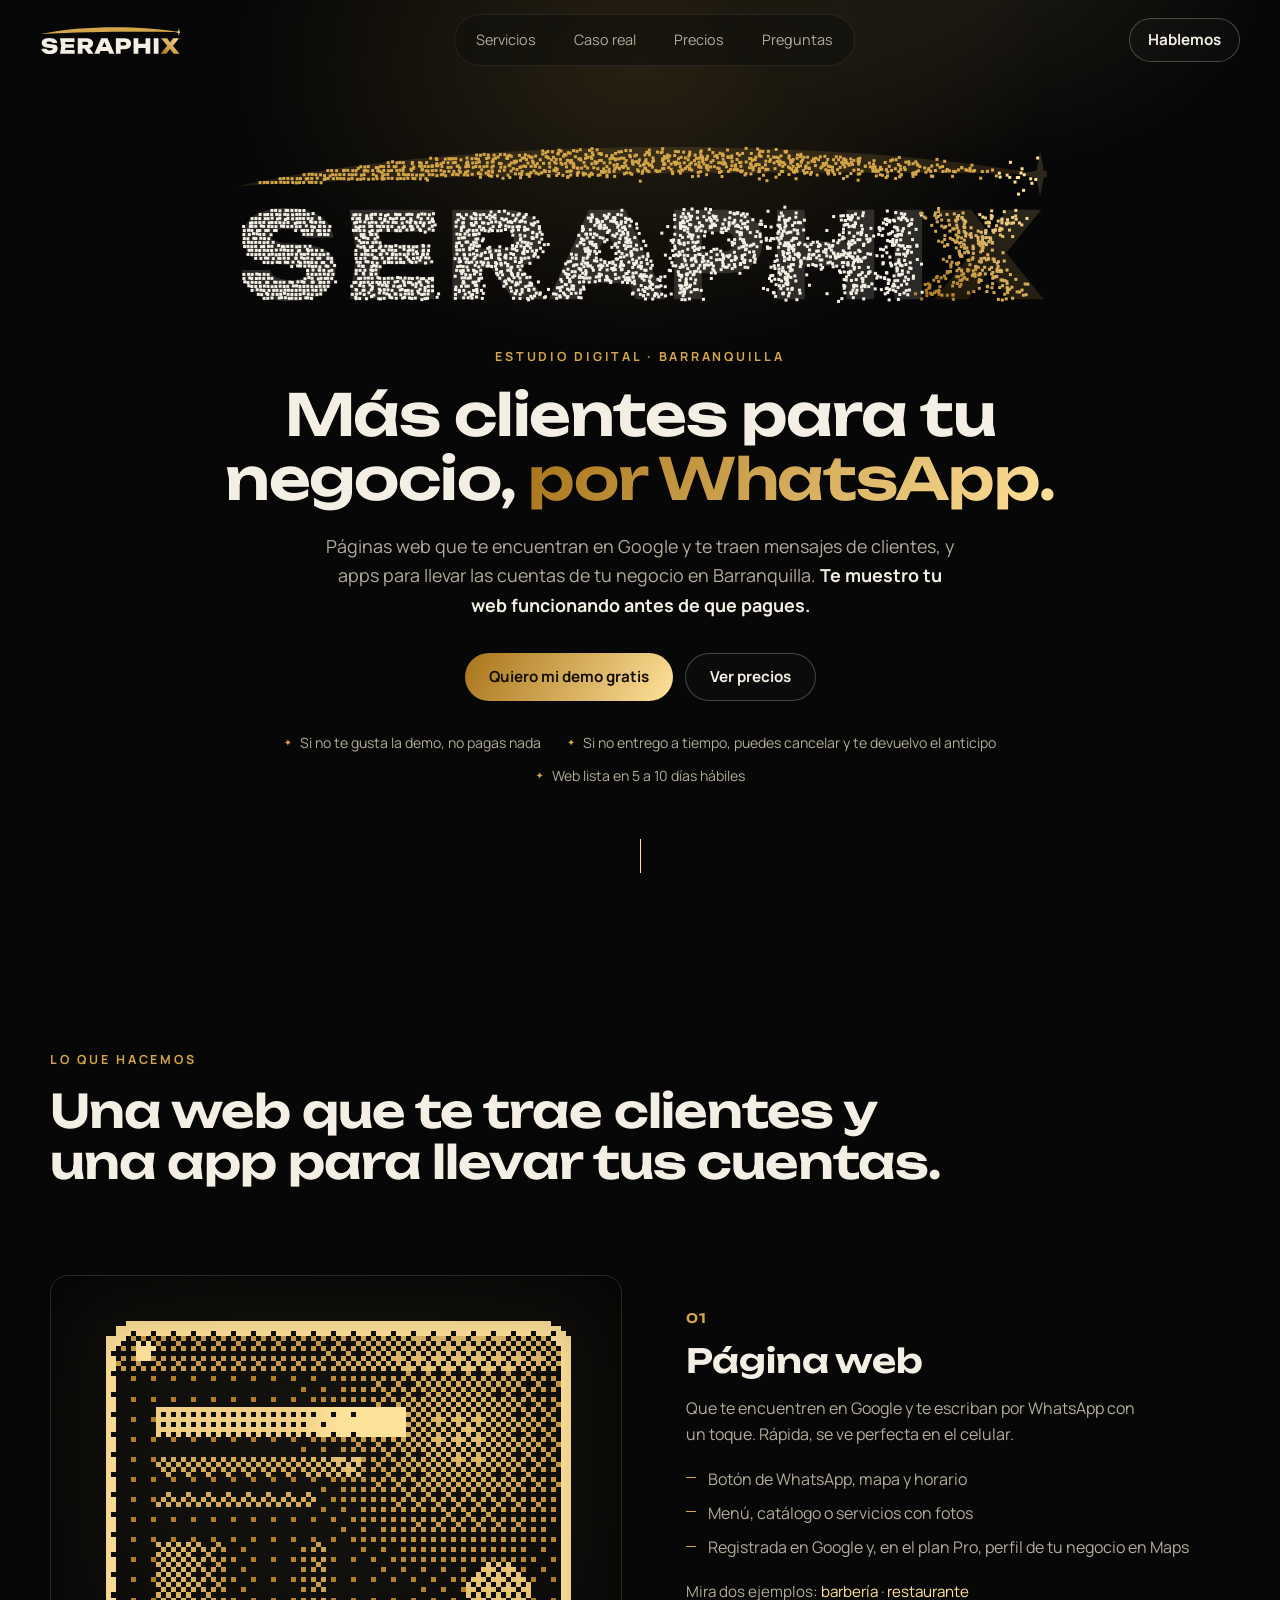
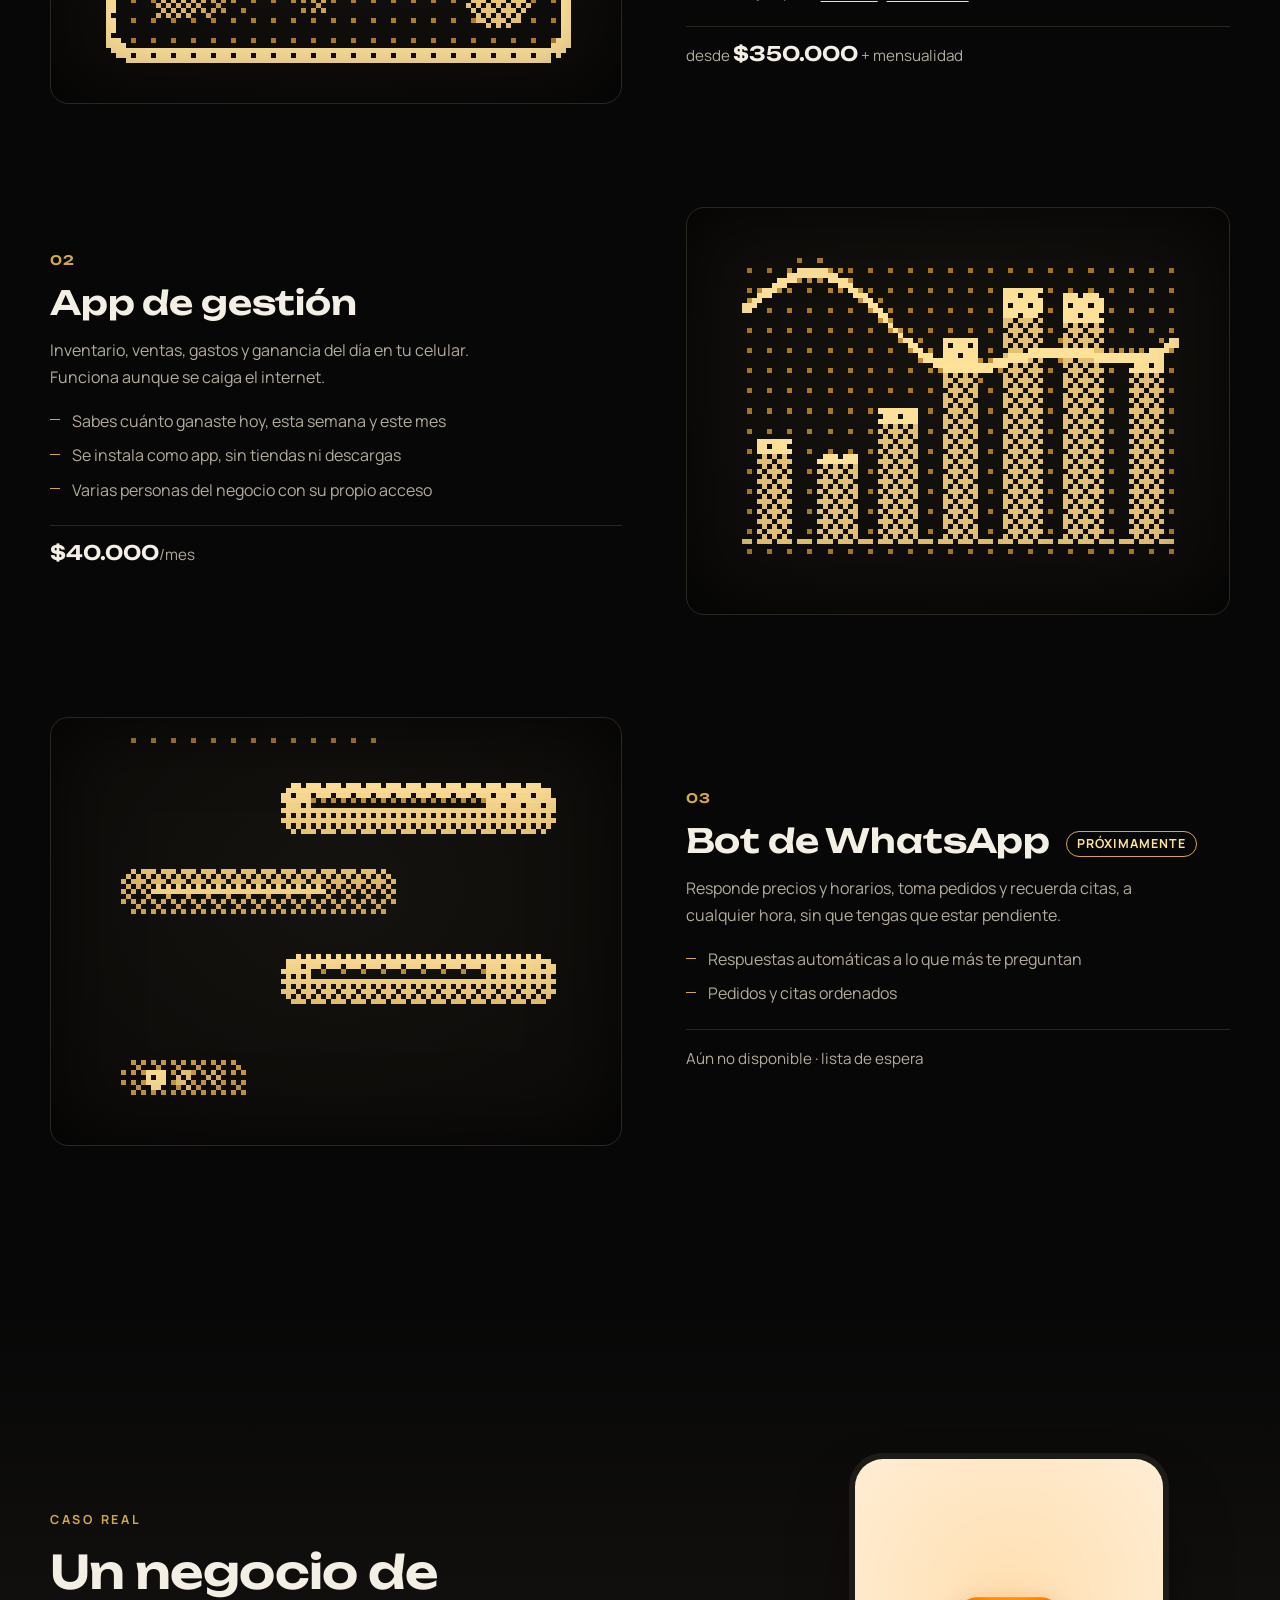
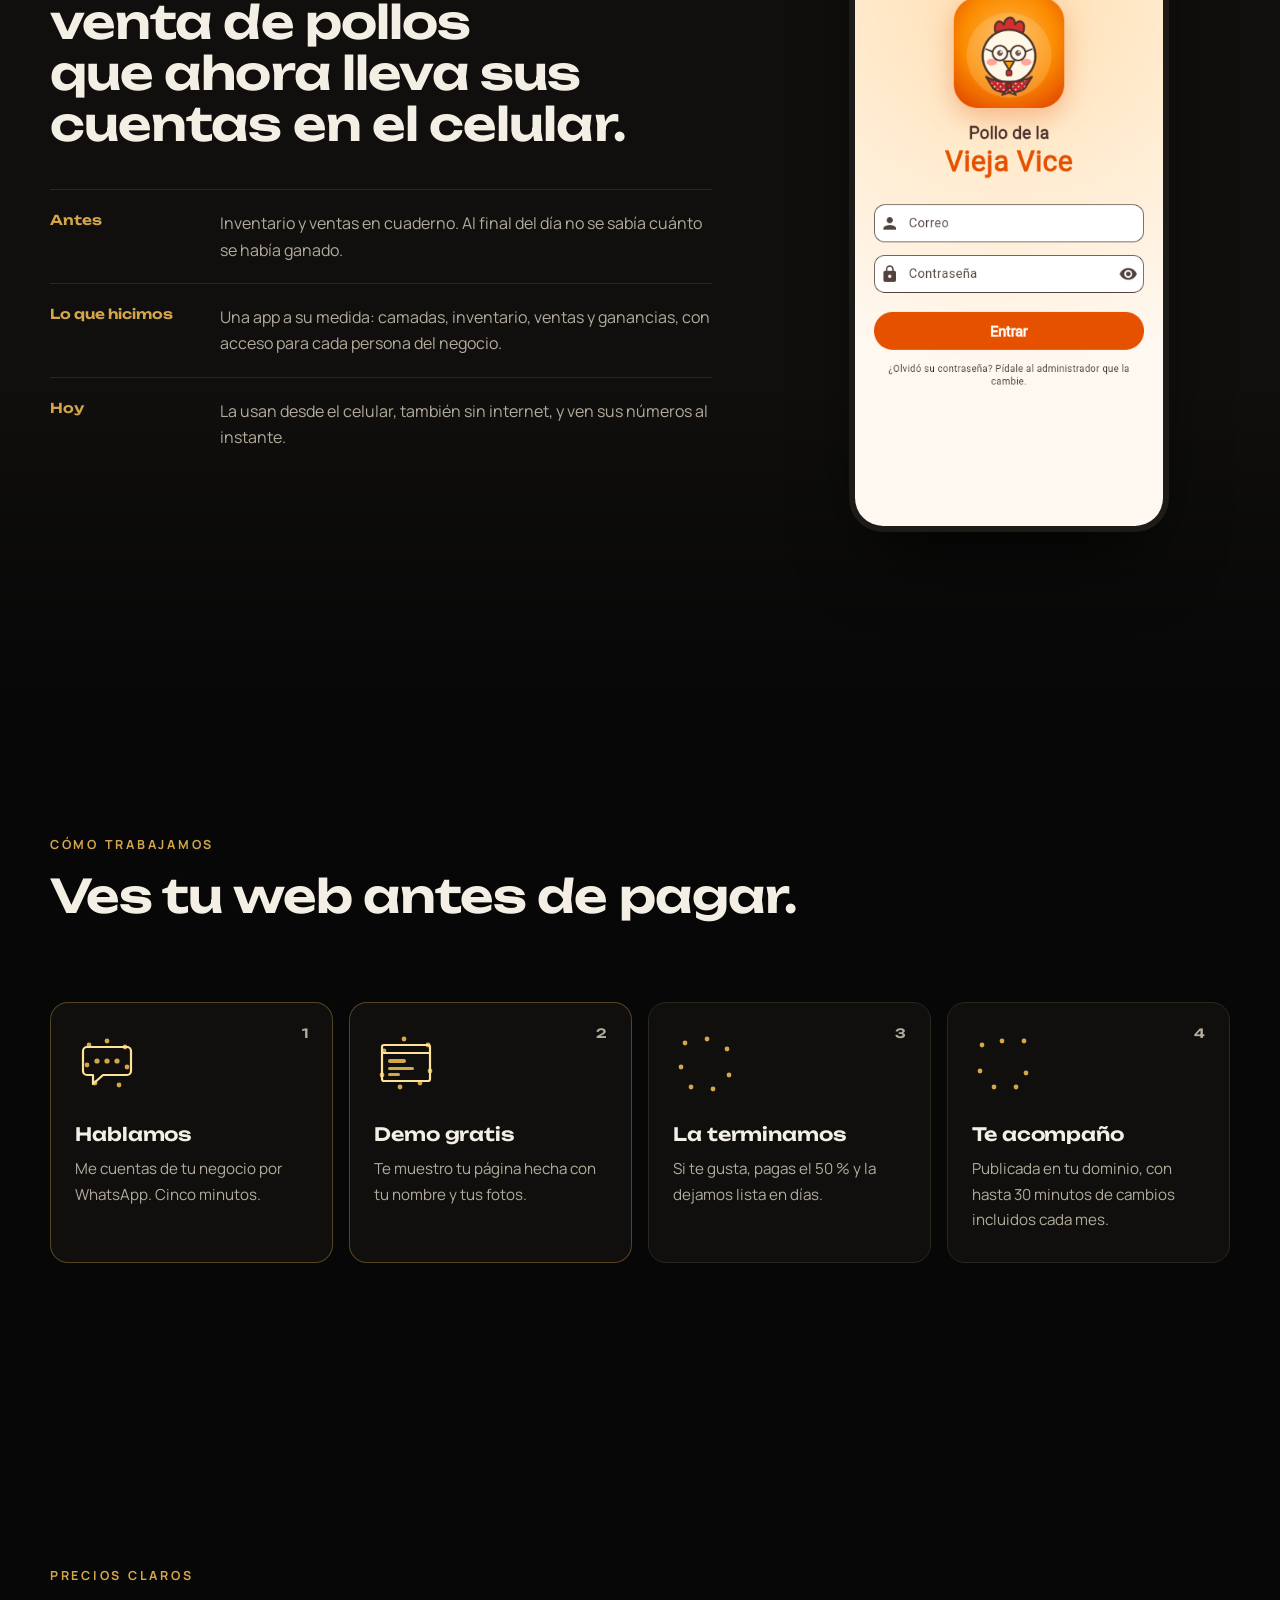
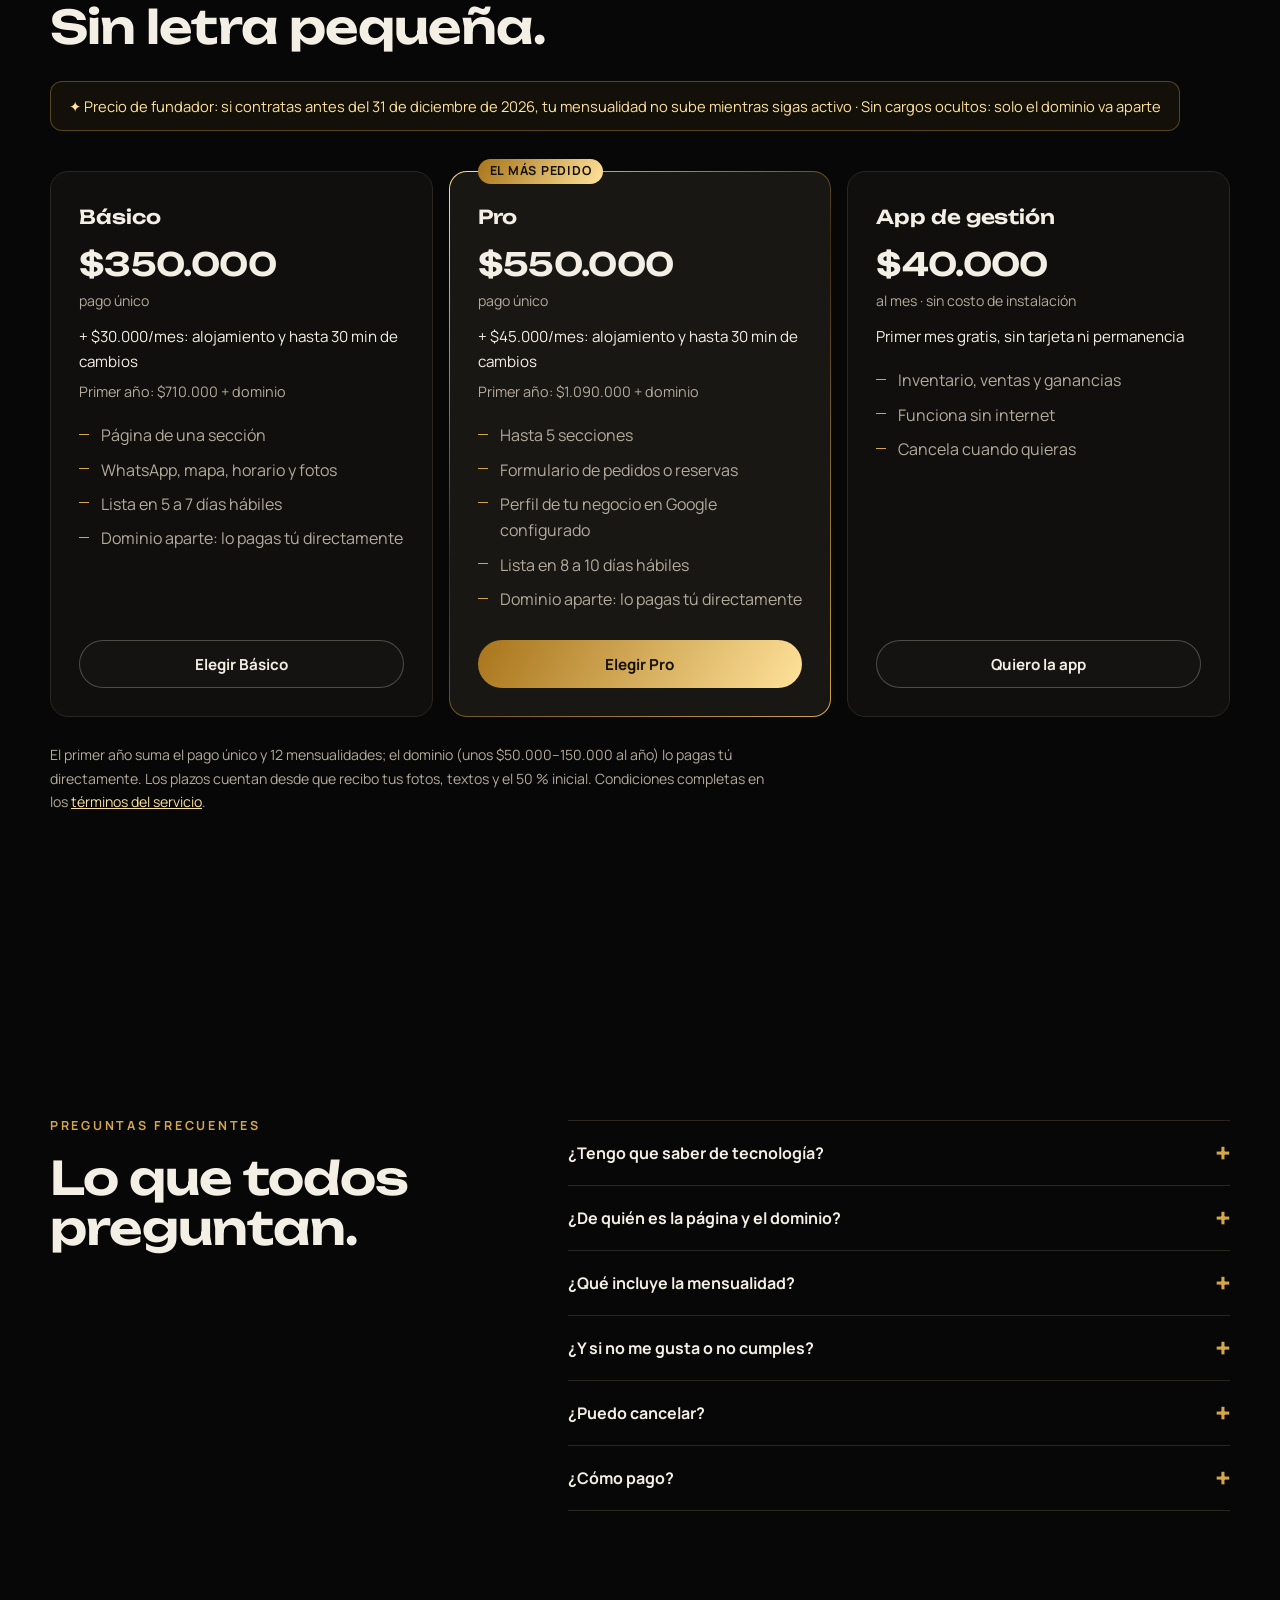
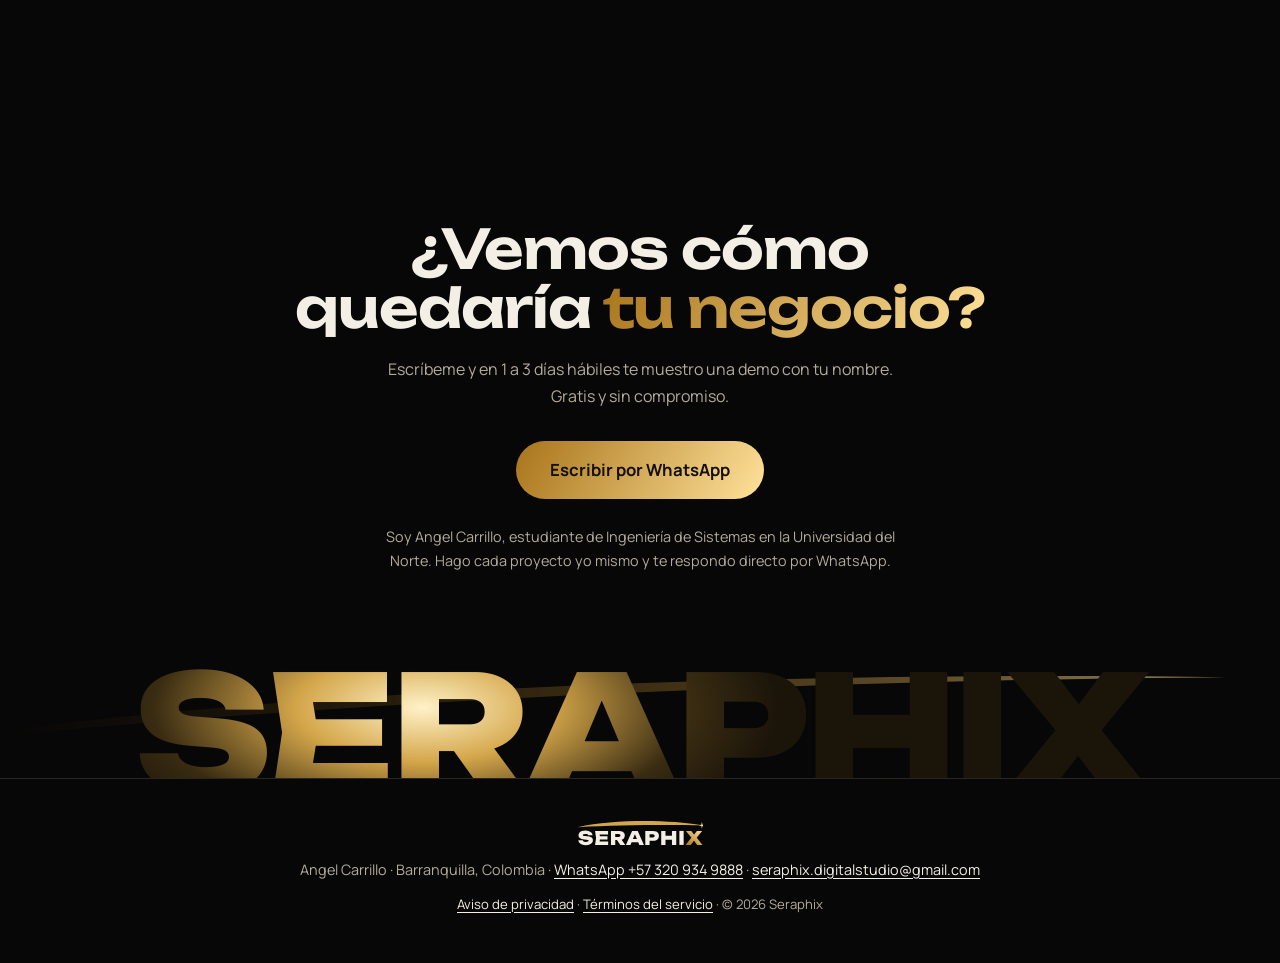
==== v2/index.html @ bfec3de2 "Agregar versión animada de la landing en /v2 (sin indexar)" ====
<!doctype html>
<html lang="es">
<head>
  <meta charset="utf-8">
  <meta name="viewport" content="width=device-width, initial-scale=1">
  <title>Seraphix · Webs, apps y bots para tu negocio en Barranquilla</title>
  <meta name="description" content="Páginas web, apps de gestión y bots de WhatsApp para negocios de Barranquilla. Tu web lista en días, con demo gratis antes de pagar.">
  <meta name="theme-color" content="#070707">
  <!-- Versión 2 (borrador animado). No indexar hasta que reemplace a la principal. -->
  <meta name="robots" content="noindex">
  <link rel="canonical" href="https://seraphix.pages.dev/">
  <meta property="og:type" content="website">
  <meta property="og:locale" content="es_CO">
  <meta property="og:site_name" content="Seraphix">
  <meta property="og:url" content="https://seraphix.pages.dev/">
  <meta property="og:title" content="Seraphix · Digital Studio">
  <meta property="og:description" content="Tu negocio, a la altura de los grandes. Webs, apps y bots hechos en Barranquilla.">
  <meta property="og:image" content="https://seraphix.pages.dev/assets/compartir.png">
  <meta property="og:image:width" content="1200">
  <meta property="og:image:height" content="630">
  <meta property="og:image:alt" content="Logo de Seraphix: Tu negocio, a la altura de los grandes">
  <meta name="twitter:card" content="summary_large_image">
  <link rel="icon" href="../assets/favicon.svg" type="image/svg+xml">
  <link rel="apple-touch-icon" href="../assets/apple-touch-icon.png">
  <link rel="preload" href="../assets/fuentes/manrope-0.woff2" as="font" type="font/woff2" crossorigin>
  <link rel="preload" href="../assets/fuentes/unbounded-1.woff2" as="font" type="font/woff2" crossorigin>
  <link rel="stylesheet" href="../assets/fuentes.css">
  <link rel="stylesheet" href="v2.css">
  <script>document.documentElement.classList.add("js");</script>
</head>
<body>
  <a class="saltar" href="#contenido">Saltar al contenido</a>

  <header class="cabecera">
    <a href="#" class="cabecera__logo" aria-label="Seraphix, inicio">
      <img src="../assets/logo.svg" alt="Seraphix" width="168" height="38">
    </a>
    <nav class="cabecera__nav" aria-label="Principal">
      <a href="#servicios">Servicios</a>
      <a href="#caso">Caso real</a>
      <a href="#precios">Precios</a>
      <a href="#preguntas">Preguntas</a>
    </nav>
    <a class="boton boton--borde boton--chico" data-wa="Hola, quiero información sobre Seraphix" href="https://wa.me/573209349888?text=Hola%2C%20quiero%20informaci%C3%B3n%20sobre%20Seraphix" target="_blank" rel="noopener">Hablemos</a>
  </header>

  <main id="contenido">
    <!-- HERO: el logo se arma con partículas (canvas). Sin JS o con movimiento reducido se ve el logo quieto. -->
    <section class="hero" aria-labelledby="t-hero">
      <div class="hero__luz" aria-hidden="true"></div>
      <div class="hero__marca" aria-hidden="true">
        <canvas id="particulas" class="hero__lienzo"></canvas>
        <img class="hero__logo-quieto" src="../assets/logo.svg" alt="" width="1200" height="254">
      </div>
      <div class="hero__contenido">
        <p class="eyebrow" data-entra="1">Estudio digital · Barranquilla</p>
        <h1 id="t-hero" data-entra="2">Más clientes para tu negocio, <span class="oro">por WhatsApp.</span></h1>
        <p class="hero__sub" data-entra="3">Páginas web que te encuentran en Google y te traen mensajes de clientes, y apps para llevar
          las cuentas de tu negocio en Barranquilla. <strong>Te muestro tu web funcionando antes de que pagues.</strong></p>
        <div class="hero__acciones" data-entra="4">
          <a class="boton boton--oro" data-wa="Hola, quiero ver una demo gratis de la web para mi negocio" href="https://wa.me/573209349888?text=Hola%2C%20quiero%20ver%20una%20demo%20gratis%20de%20la%20web%20para%20mi%20negocio" target="_blank" rel="noopener">Quiero mi demo gratis</a>
          <a class="boton boton--borde" href="#precios">Ver precios</a>
        </div>
        <ul class="hero__garantias" data-entra="5">
          <li>Si no te gusta la demo, no pagas nada</li>
          <li>Si no entrego a tiempo, puedes cancelar y te devuelvo el anticipo</li>
          <li>Web lista en 5 a 10 días hábiles</li>
        </ul>
      </div>
      <a class="hero__bajar" href="#servicios" aria-label="Bajar a los servicios"><span></span></a>
    </section>

    <!-- SERVICIOS: cada uno con su propia animación de pixeles (canvas con trama ordenada). -->
    <section class="seccion" id="servicios" aria-labelledby="t-servicios">
      <div class="envoltura">
        <p class="eyebrow">Lo que hacemos</p>
        <h2 id="t-servicios">Una web que te trae clientes y una app para llevar tus cuentas.</h2>
        <ol class="servicios">
          <li class="servicio">
            <div class="servicio__visual" aria-hidden="true"><canvas data-trama="web"></canvas></div>
            <div class="servicio__texto">
              <span class="servicio__num" aria-hidden="true">01</span>
              <h3>Página web</h3>
              <p>Que te encuentren en Google y te escriban por WhatsApp con un toque. Rápida, se ve perfecta en el celular.</p>
              <ul class="lista">
                <li>Botón de WhatsApp, mapa y horario</li>
                <li>Menú, catálogo o servicios con fotos</li>
                <li>Registrada en Google y, en el plan Pro, perfil de tu negocio en Maps</li>
              </ul>
              <p class="servicio__ejemplos">Mira dos ejemplos: <a href="../demo/barberia/" target="_blank" rel="noopener">barbería</a> ·
                <a href="../demo/restaurante/" target="_blank" rel="noopener">restaurante</a></p>
              <p class="servicio__precio">desde <strong>$350.000</strong> + mensualidad</p>
            </div>
          </li>
          <li class="servicio">
            <div class="servicio__visual" aria-hidden="true"><canvas data-trama="app"></canvas></div>
            <div class="servicio__texto">
              <span class="servicio__num" aria-hidden="true">02</span>
              <h3>App de gestión</h3>
              <p>Inventario, ventas, gastos y ganancia del día en tu celular. Funciona aunque se caiga el internet.</p>
              <ul class="lista">
                <li>Sabes cuánto ganaste hoy, esta semana y este mes</li>
                <li>Se instala como app, sin tiendas ni descargas</li>
                <li>Varias personas del negocio con su propio acceso</li>
              </ul>
              <p class="servicio__precio"><strong>$40.000</strong>/mes</p>
            </div>
          </li>
          <li class="servicio">
            <div class="servicio__visual" aria-hidden="true"><canvas data-trama="bot"></canvas></div>
            <div class="servicio__texto">
              <span class="servicio__num" aria-hidden="true">03</span>
              <h3>Bot de WhatsApp <span class="etiqueta">Próximamente</span></h3>
              <p>Responde precios y horarios, toma pedidos y recuerda citas, a cualquier hora, sin que tengas que estar pendiente.</p>
              <ul class="lista">
                <li>Respuestas automáticas a lo que más te preguntan</li>
                <li>Pedidos y citas ordenados</li>
              </ul>
              <p class="servicio__precio">Aún no disponible · lista de espera</p>
            </div>
          </li>
        </ol>
      </div>
    </section>

    <!-- CASO REAL -->
    <section class="seccion caso" id="caso" aria-labelledby="t-caso">
      <div class="envoltura caso__rejilla">
        <div class="caso__texto">
          <p class="eyebrow">Caso real</p>
          <h2 id="t-caso">Un negocio de venta de pollos que ahora lleva sus cuentas en el celular.</h2>
          <dl class="caso__pasos">
            <div><dt>Antes</dt><dd>Inventario y ventas en cuaderno. Al final del día no se sabía cuánto se había ganado.</dd></div>
            <div><dt>Lo que hicimos</dt><dd>Una app a su medida: camadas, inventario, ventas y ganancias, con acceso para cada persona del negocio.</dd></div>
            <div><dt>Hoy</dt><dd>La usan desde el celular, también sin internet, y ven sus números al instante.</dd></div>
          </dl>
        </div>
        <figure class="caso__telefono">
          <img src="../assets/caso-pollos.png" alt="Pantalla de inicio de la app de gestión del negocio Pollo de la Vieja Vice" width="390" height="844" loading="lazy">
        </figure>
      </div>
    </section>

    <!-- PROCESO: los iconos pasan de puntos sueltos a su forma, uno tras otro. -->
    <section class="seccion" id="proceso" aria-labelledby="t-proceso">
      <div class="envoltura">
        <p class="eyebrow">Cómo trabajamos</p>
        <h2 id="t-proceso">Ves tu web antes de pagar.</h2>
        <ol class="proceso">
          <li>
            <svg class="icono" viewBox="0 0 64 64" aria-hidden="true">
              <g class="icono__puntos"><circle cx="14" cy="14" r="2.4"/><circle cx="32" cy="10" r="2.4"/><circle cx="50" cy="16" r="2.4"/><circle cx="12" cy="34" r="2.4"/><circle cx="52" cy="36" r="2.4"/><circle cx="20" cy="52" r="2.4"/><circle cx="44" cy="54" r="2.4"/></g>
              <path class="icono__trazo" pathLength="1" d="M12 16h40a4 4 0 0 1 4 4v20a4 4 0 0 1-4 4H28l-10 9v-9h-6a4 4 0 0 1-4-4V20a4 4 0 0 1 4-4Z"/>
              <g class="icono__relleno"><circle cx="22" cy="30" r="2.6"/><circle cx="32" cy="30" r="2.6"/><circle cx="42" cy="30" r="2.6"/></g>
            </svg>
            <b aria-hidden="true">1</b><h3>Hablamos</h3><p>Me cuentas de tu negocio por WhatsApp. Cinco minutos.</p>
          </li>
          <li>
            <svg class="icono" viewBox="0 0 64 64" aria-hidden="true">
              <g class="icono__puntos"><circle cx="10" cy="20" r="2.4"/><circle cx="30" cy="8" r="2.4"/><circle cx="54" cy="14" r="2.4"/><circle cx="8" cy="44" r="2.4"/><circle cx="56" cy="40" r="2.4"/><circle cx="26" cy="56" r="2.4"/><circle cx="46" cy="52" r="2.4"/></g>
              <path class="icono__trazo" pathLength="1" d="M10 14h44a2 2 0 0 1 2 2v32a2 2 0 0 1-2 2H10a2 2 0 0 1-2-2V16a2 2 0 0 1 2-2ZM8 22h48"/>
              <g class="icono__relleno"><rect x="14" y="28" width="18" height="4" rx="2"/><rect x="14" y="36" width="26" height="3" rx="1.5"/><rect x="14" y="42" width="12" height="3" rx="1.5"/></g>
            </svg>
            <b aria-hidden="true">2</b><h3>Demo gratis</h3><p>Te muestro tu página hecha con tu nombre y tus fotos.</p>
          </li>
          <li>
            <svg class="icono" viewBox="0 0 64 64" aria-hidden="true">
              <g class="icono__puntos"><circle cx="12" cy="12" r="2.4"/><circle cx="34" cy="8" r="2.4"/><circle cx="54" cy="18" r="2.4"/><circle cx="8" cy="36" r="2.4"/><circle cx="56" cy="44" r="2.4"/><circle cx="18" cy="56" r="2.4"/><circle cx="40" cy="58" r="2.4"/></g>
              <path class="icono__trazo" pathLength="1" d="M32 8a24 24 0 1 1 0 48a24 24 0 1 1 0-48ZM21 33l7 7l15-16"/>
              <g class="icono__relleno"><circle cx="32" cy="32" r="0"/></g>
            </svg>
            <b aria-hidden="true">3</b><h3>La terminamos</h3><p>Si te gusta, pagas el 50 % y la dejamos lista en días.</p>
          </li>
          <li>
            <svg class="icono" viewBox="0 0 64 64" aria-hidden="true">
              <g class="icono__puntos"><circle cx="10" cy="14" r="2.4"/><circle cx="30" cy="10" r="2.4"/><circle cx="52" cy="10" r="2.4"/><circle cx="8" cy="40" r="2.4"/><circle cx="54" cy="42" r="2.4"/><circle cx="22" cy="56" r="2.4"/><circle cx="44" cy="56" r="2.4"/></g>
              <path class="icono__trazo" pathLength="1" d="M6 50C20 30 38 22 54 20C38 24 22 34 6 54Z"/>
              <g class="icono__relleno"><path d="M54 10l1.6 8.4L64 20l-8.4 1.6L54 30l-1.6-8.4L44 20l8.4-1.6Z"/></g>
            </svg>
            <b aria-hidden="true">4</b><h3>Te acompaño</h3><p>Publicada en tu dominio, con hasta 30 minutos de cambios incluidos cada mes.</p>
          </li>
        </ol>
      </div>
    </section>

    <!-- PRECIOS -->
    <section class="seccion" id="precios" aria-labelledby="t-precios">
      <div class="envoltura">
        <p class="eyebrow">Precios claros</p>
        <h2 id="t-precios">Sin letra pequeña.</h2>
        <p class="lanzamiento">✦ Precio de fundador: si contratas antes del 31 de diciembre de 2026, tu mensualidad no sube mientras sigas activo · Sin cargos ocultos: solo el dominio va aparte</p>
        <div class="planes">
          <article class="plan">
            <h3>Básico</h3>
            <p class="plan__precio">$350.000 <span>pago único</span></p>
            <p class="plan__mes">+ $30.000/mes: alojamiento y hasta 30 min de cambios</p>
            <p class="plan__anio">Primer año: $710.000 + dominio</p>
            <ul class="lista">
              <li>Página de una sección</li>
              <li>WhatsApp, mapa, horario y fotos</li>
              <li>Lista en 5 a 7 días hábiles</li>
              <li>Dominio aparte: lo pagas tú directamente</li>
            </ul>
            <a class="boton boton--borde" data-wa="Hola, me interesa el plan Básico de Seraphix" href="https://wa.me/573209349888?text=Hola%2C%20me%20interesa%20el%20plan%20B%C3%A1sico%20de%20Seraphix" target="_blank" rel="noopener">Elegir Básico</a>
          </article>
          <article class="plan plan--destacado">
            <p class="plan__cinta">El más pedido</p>
            <h3>Pro</h3>
            <p class="plan__precio">$550.000 <span>pago único</span></p>
            <p class="plan__mes">+ $45.000/mes: alojamiento y hasta 30 min de cambios</p>
            <p class="plan__anio">Primer año: $1.090.000 + dominio</p>
            <ul class="lista">
              <li>Hasta 5 secciones</li>
              <li>Formulario de pedidos o reservas</li>
              <li>Perfil de tu negocio en Google configurado</li>
              <li>Lista en 8 a 10 días hábiles</li>
              <li>Dominio aparte: lo pagas tú directamente</li>
            </ul>
            <a class="boton boton--oro" data-wa="Hola, me interesa el plan Pro de Seraphix" href="https://wa.me/573209349888?text=Hola%2C%20me%20interesa%20el%20plan%20Pro%20de%20Seraphix" target="_blank" rel="noopener">Elegir Pro</a>
          </article>
          <article class="plan">
            <h3>App de gestión</h3>
            <p class="plan__precio">$40.000 <span>al mes · sin costo de instalación</span></p>
            <p class="plan__mes">Primer mes gratis, sin tarjeta ni permanencia</p>
            <ul class="lista">
              <li>Inventario, ventas y ganancias</li>
              <li>Funciona sin internet</li>
              <li>Cancela cuando quieras</li>
            </ul>
            <a class="boton boton--borde" data-wa="Hola, me interesa la app de gestión de Seraphix" href="https://wa.me/573209349888?text=Hola%2C%20me%20interesa%20la%20app%20de%20gesti%C3%B3n%20de%20Seraphix" target="_blank" rel="noopener">Quiero la app</a>
          </article>
        </div>
        <p class="planes__nota">El primer año suma el pago único y 12 mensualidades; el dominio (unos $50.000–150.000 al año)
          lo pagas tú directamente. Los plazos cuentan desde que recibo tus fotos, textos y el 50 % inicial. Condiciones
          completas en los <a href="../terminos.html">términos del servicio</a>.</p>
      </div>
    </section>

    <!-- PREGUNTAS -->
    <section class="seccion" id="preguntas" aria-labelledby="t-preguntas">
      <div class="envoltura faq__rejilla">
        <div>
          <p class="eyebrow">Preguntas frecuentes</p>
          <h2 id="t-preguntas">Lo que todos preguntan.</h2>
        </div>
        <div class="faq">
          <details><summary>¿Tengo que saber de tecnología?</summary>
            <p>No. Tú me cuentas cómo funciona tu negocio y yo me encargo de todo. Te enseño a usarlo en una llamada corta.</p></details>
          <details><summary>¿De quién es la página y el dominio?</summary>
            <p>El dominio es tuyo desde el principio, y la página también cuando terminas de pagarla. El dominio (por ejemplo, tunegocio.co) se registra a tu nombre y lo pagas tú directamente al proveedor; no está incluido en el precio de la página ni en la mensualidad. Yo te ayudo a comprarlo y lo dejo conectado, así no dependes de nadie.</p></details>
          <details><summary>¿Qué incluye la mensualidad?</summary>
            <p>Que la página esté siempre en línea (alojamiento), su seguridad y hasta 30 minutos de cambios pequeños cada mes: precios, fotos, horarios o textos cortos. Si necesitas algo más grande, te lo cotizo antes de hacerlo.</p></details>
          <details><summary>¿Y si no me gusta o no cumples?</summary>
            <p>La demo es gratis: si no te convence, no pagas nada. Si ya pagaste el anticipo y no entrego en el plazo acordado por causas mías, puedes cancelar y te devuelvo el anticipo completo.</p></details>
          <details><summary>¿Puedo cancelar?</summary>
            <p>Sí, cuando quieras. Sin cláusulas de permanencia.</p></details>
          <details><summary>¿Cómo pago?</summary>
            <p>Transferencia o Nequi. 50 % al empezar y 50 % cuando te entrego la web funcionando.</p></details>
        </div>
      </div>
    </section>

    <!-- CIERRE: SERAPHIX gigante con la estela; el brillo sigue al puntero. -->
    <section class="final" id="contacto" aria-labelledby="t-final">
      <div class="envoltura">
        <h2 id="t-final">¿Vemos cómo quedaría <span class="oro">tu negocio?</span></h2>
        <p>Escríbeme y en 1 a 3 días hábiles te muestro una demo con tu nombre. Gratis y sin compromiso.</p>
        <a class="boton boton--oro boton--grande" data-wa="Hola, quiero ver una demo gratis de la web para mi negocio" href="https://wa.me/573209349888?text=Hola%2C%20quiero%20ver%20una%20demo%20gratis%20de%20la%20web%20para%20mi%20negocio" target="_blank" rel="noopener">Escribir por WhatsApp</a>
        <p class="final__quien">Soy Angel Carrillo, estudiante de Ingeniería de Sistemas en la Universidad del Norte. Hago cada proyecto yo mismo y te respondo directo por WhatsApp.</p>
      </div>
      <div class="final__marca" aria-hidden="true">
        <svg class="final__estela" viewBox="0 0 1200 220" preserveAspectRatio="none">
          <defs>
            <linearGradient id="estela-final" x1="0" y1="0" x2="1" y2="0">
              <stop offset="0" stop-color="#a8741a" stop-opacity="0"/>
              <stop offset=".6" stop-color="#c99436" stop-opacity=".6"/>
              <stop offset="1" stop-color="#ffe29a"/>
            </linearGradient>
          </defs>
          <path d="M0 200 C 320 70 780 30 1150 46 C 780 54 340 110 0 214 Z" fill="url(#estela-final)"/>
        </svg>
        <p class="final__palabra">SERAPHIX</p>
      </div>
    </section>
  </main>

  <footer class="pie">
    <img src="../assets/logo.svg" alt="Seraphix" width="126" height="28" loading="lazy">
    <p>Angel Carrillo · Barranquilla, Colombia · <a data-wa="Hola, quiero información sobre Seraphix" href="https://wa.me/573209349888?text=Hola%2C%20quiero%20informaci%C3%B3n%20sobre%20Seraphix" target="_blank" rel="noopener">WhatsApp +57 320 934 9888</a> · <a href="mailto:seraphix.digitalstudio@gmail.com">seraphix.digitalstudio@gmail.com</a></p>
    <p class="pie__legal"><a href="../privacidad.html">Aviso de privacidad</a> · <a href="../terminos.html">Términos del servicio</a> · © 2026 Seraphix</p>
  </footer>

  <a class="wa-flotante" data-wa="Hola, quiero información sobre Seraphix" href="https://wa.me/573209349888?text=Hola%2C%20quiero%20informaci%C3%B3n%20sobre%20Seraphix" target="_blank" rel="noopener" aria-label="Escribir por WhatsApp">
    <svg viewBox="0 0 24 24" width="28" height="28" aria-hidden="true"><path fill="currentColor" d="M12 2a10 10 0 0 0-8.6 15.1L2 22l5-1.3A10 10 0 1 0 12 2Zm0 18.2a8.2 8.2 0 0 1-4.2-1.2l-.3-.2-3 .8.8-2.9-.2-.3A8.2 8.2 0 1 1 12 20.2Zm4.5-6.1c-.2-.1-1.5-.7-1.7-.8-.2-.1-.4-.1-.6.1l-.8 1c-.1.2-.3.2-.5.1a6.7 6.7 0 0 1-3.3-2.9c-.2-.4.2-.4.7-1.3.1-.2 0-.3 0-.4l-.8-1.8c-.2-.5-.4-.4-.6-.4h-.5a1 1 0 0 0-.7.3 3 3 0 0 0-.9 2.2 5.2 5.2 0 0 0 1.1 2.8 11.9 11.9 0 0 0 4.6 4c1.7.7 2.4.8 3.2.7.5-.1 1.5-.6 1.7-1.2.2-.6.2-1.1.2-1.2-.1-.1-.3-.2-.5-.3Z"/></svg>
  </a>

  <script src="../app.js" defer></script>
  <script src="logo-trazos.js" defer></script>
  <script src="v2.js" defer></script>
</body>
</html>
---- assets/fuentes.css ----
@font-face {
  font-family: 'Manrope';
  font-style: normal;
  font-weight: 400;
  font-display: swap;
  src: url(fuentes/manrope-0.woff2) format('woff2');
  unicode-range: U+0000-00FF, U+0131, U+0152-0153, U+02BB-02BC, U+02C6, U+02DA, U+02DC, U+0304, U+0308, U+0329, U+2000-206F, U+20AC, U+2122, U+2191, U+2193, U+2212, U+2215, U+FEFF, U+FFFD;
}
@font-face {
  font-family: 'Manrope';
  font-style: normal;
  font-weight: 500;
  font-display: swap;
  src: url(fuentes/manrope-0.woff2) format('woff2');
  unicode-range: U+0000-00FF, U+0131, U+0152-0153, U+02BB-02BC, U+02C6, U+02DA, U+02DC, U+0304, U+0308, U+0329, U+2000-206F, U+20AC, U+2122, U+2191, U+2193, U+2212, U+2215, U+FEFF, U+FFFD;
}
@font-face {
  font-family: 'Manrope';
  font-style: normal;
  font-weight: 700;
  font-display: swap;
  src: url(fuentes/manrope-0.woff2) format('woff2');
  unicode-range: U+0000-00FF, U+0131, U+0152-0153, U+02BB-02BC, U+02C6, U+02DA, U+02DC, U+0304, U+0308, U+0329, U+2000-206F, U+20AC, U+2122, U+2191, U+2193, U+2212, U+2215, U+FEFF, U+FFFD;
}
@font-face {
  font-family: 'Unbounded';
  font-style: normal;
  font-weight: 600;
  font-display: swap;
  src: url(fuentes/unbounded-1.woff2) format('woff2');
  unicode-range: U+0000-00FF, U+0131, U+0152-0153, U+02BB-02BC, U+02C6, U+02DA, U+02DC, U+0304, U+0308, U+0329, U+2000-206F, U+20AC, U+2122, U+2191, U+2193, U+2212, U+2215, U+FEFF, U+FFFD;
}
@font-face {
  font-family: 'Unbounded';
  font-style: normal;
  font-weight: 800;
  font-display: swap;
  src: url(fuentes/unbounded-1.woff2) format('woff2');
  unicode-range: U+0000-00FF, U+0131, U+0152-0153, U+02BB-02BC, U+02C6, U+02DA, U+02DC, U+0304, U+0308, U+0329, U+2000-206F, U+20AC, U+2122, U+2191, U+2193, U+2212, U+2215, U+FEFF, U+FFFD;
}
---- v2/v2.css ----
/* Seraphix v2 · versión animada (borrador) */
:root {
  --noche: #070707;
  --noche-2: #100f0d;
  --noche-3: #191714;
  --linea: #2a2720;
  --hueso: #f4efe4;
  --niebla: #b3ab9b;
  --oro: #d4a64a;
  --oro-claro: #ffe29a;
  --oro-oscuro: #a8741a;
  --oro-grad: linear-gradient(120deg, var(--oro-oscuro), var(--oro-claro));

  --f-display: "Unbounded", system-ui, sans-serif;
  --f-texto: "Manrope", system-ui, sans-serif;

  --ancho: 1180px;
  --gutter: clamp(16px, 4vw, 40px);
  --espacio: clamp(88px, 12vw, 160px);
  --radio: 18px;
  --suave: cubic-bezier(.2, .7, .2, 1);
}

*, *::before, *::after { box-sizing: border-box; }
html { scroll-behavior: smooth; scroll-padding-top: 80px; }
body {
  margin: 0;
  background: var(--noche);
  color: var(--hueso);
  font: 400 1rem/1.65 var(--f-texto);
  -webkit-font-smoothing: antialiased;
  overflow-x: hidden;
}
img { max-width: 100%; height: auto; display: block; }
h1, h2, h3 { font-family: var(--f-display); line-height: 1.1; margin: 0; letter-spacing: -0.02em; font-weight: 600; }
h3 { letter-spacing: -0.005em; line-height: 1.2; }
p { margin: 0; }
a { color: inherit; }
:focus-visible { outline: 2px solid var(--oro-claro); outline-offset: 3px; border-radius: 4px; }

.saltar { position: absolute; left: 12px; top: -60px; z-index: 50; background: var(--oro-claro); color: #111;
  padding: 10px 16px; border-radius: 8px; font-weight: 700; text-decoration: none; }
.saltar:focus { top: 12px; }

.envoltura { width: min(var(--ancho), 100% - 2 * var(--gutter)); margin-inline: auto; }
.oro { background: var(--oro-grad); -webkit-background-clip: text; background-clip: text; color: transparent; }
.eyebrow { font: 600 .78rem/1 var(--f-texto); letter-spacing: .22em; text-transform: uppercase; color: var(--oro); margin-bottom: 20px; }

/* Botones */
.boton {
  display: inline-flex; align-items: center; justify-content: center; gap: 8px;
  min-height: 48px; padding: 0 24px; border-radius: 999px;
  font: 700 .95rem/1 var(--f-texto); text-decoration: none; white-space: nowrap;
  transition: transform .25s var(--suave), background-color .25s, border-color .25s, color .25s, box-shadow .25s;
}
.boton:hover { transform: translateY(-2px); }
.boton:active { transform: translateY(0) scale(.98); }
.boton--oro { background: var(--oro-grad); color: #141006; box-shadow: 0 0 0 0 rgba(255, 226, 154, 0); }
.boton--oro:hover { box-shadow: 0 10px 34px -10px rgba(255, 210, 120, .55); }
.boton--borde { border: 1px solid rgba(244, 239, 228, .25); color: var(--hueso); background: rgba(255, 255, 255, .02); }
.boton--borde:hover { border-color: var(--oro); color: var(--oro-claro); }
.boton--chico { min-height: 44px; padding: 0 18px; }
.boton--grande { min-height: 58px; padding: 0 34px; font-size: 1.05rem; }

/* Cabecera */
.cabecera {
  position: fixed; inset: 0 0 auto; z-index: 20;
  display: flex; align-items: center; justify-content: space-between; gap: 24px;
  padding: 14px var(--gutter);
  transition: background-color .3s, backdrop-filter .3s, border-color .3s;
  border-bottom: 1px solid transparent;
}
.cabecera.con-fondo { background: rgba(7, 7, 7, .72); backdrop-filter: blur(14px); -webkit-backdrop-filter: blur(14px); border-color: rgba(255, 255, 255, .06); }
.cabecera__logo img { width: 140px; height: auto; }
.cabecera__nav { display: flex; gap: 6px; padding: 5px; border-radius: 999px; border: 1px solid rgba(255, 255, 255, .08); background: rgba(16, 15, 13, .6); }
.cabecera__nav a { text-decoration: none; font-size: .9rem; color: var(--niebla); padding: 8px 16px; border-radius: 999px; transition: color .2s, background-color .2s; }
.cabecera__nav a:hover { color: var(--hueso); background: rgba(255, 255, 255, .06); }

/* HERO */
.hero {
  position: relative; min-height: 100svh; display: grid; align-content: center; justify-items: center;
  padding: 110px var(--gutter) 90px; text-align: center; overflow: hidden; isolation: isolate;
}
.hero__luz {
  position: absolute; inset: -20% 0 auto; height: 90%; z-index: -1; pointer-events: none;
  background:
    radial-gradient(45% 50% at 50% 30%, rgba(212, 166, 74, .16), transparent 70%),
    radial-gradient(30% 35% at 78% 18%, rgba(255, 226, 154, .08), transparent 70%);
}
.hero__marca { position: relative; width: min(820px, 100%); aspect-ratio: 6845 / 1450; margin-bottom: clamp(24px, 4vw, 44px); }
.hero__lienzo, .hero__logo-quieto { position: absolute; inset: 0; width: 100%; height: 100%; }
.hero__logo-quieto { object-fit: contain; }
.hero__logo-quieto { transition: opacity .4s ease; }
.hero__lienzo { transition: opacity .4s ease; }
/* Mientras las partículas se arman, el logo vectorial queda tenue; al asentarse hace crossfade a nítido */
.js .hero__marca.activa .hero__logo-quieto { opacity: .15; }
.js .hero__marca.activa.lista .hero__logo-quieto { opacity: 1; }
.js .hero__marca.activa.lista .hero__lienzo { opacity: 0; }
.hero__contenido { max-width: 860px; display: grid; justify-items: center; }
.hero h1 { font-size: clamp(2rem, 4.6vw, 3.6rem); text-wrap: balance; }
.hero__sub { margin-top: 22px; max-width: 640px; color: var(--niebla); font-size: clamp(1rem, 1.6vw, 1.12rem); text-wrap: pretty; }
.hero__sub strong { color: var(--hueso); font-weight: 600; }
.hero__acciones { display: flex; flex-wrap: wrap; justify-content: center; gap: 12px; margin-top: 32px; }
.hero__garantias { list-style: none; padding: 0; margin: 30px 0 0; display: flex; flex-wrap: wrap; justify-content: center; gap: 10px 26px; font-size: .88rem; color: var(--niebla); }
.hero__garantias li::before { content: "✦"; color: var(--oro); margin-right: 8px; font-size: .7em; vertical-align: 2px; }
.hero__bajar { position: absolute; bottom: 22px; left: 50%; translate: -50% 0; width: 44px; height: 44px; display: grid; place-items: center; }
.hero__bajar span { width: 1px; height: 34px; background: linear-gradient(var(--oro), transparent); position: relative; overflow: hidden; }
.hero__bajar span::after { content: ""; position: absolute; inset: 0; background: var(--oro-claro); animation: bajar 2.4s var(--suave) infinite; }
@keyframes bajar { from { transform: translateY(-100%); } to { transform: translateY(100%); } }

/* Entrada del hero (una vez al cargar), solo CSS: no depende de JS */
[data-entra] { animation: entra .9s var(--suave) both; }
[data-entra="2"] { animation-delay: .12s; }
[data-entra="3"] { animation-delay: .24s; }
[data-entra="4"] { animation-delay: .36s; }
[data-entra="5"] { animation-delay: .48s; }
@keyframes entra { from { opacity: 0; transform: translateY(18px); } to { opacity: 1; transform: none; } }

/* Secciones */
.seccion { padding-block: var(--espacio); overflow-x: clip; }
.seccion h2 { font-size: clamp(1.7rem, 3.6vw, 2.9rem); max-width: 22ch; text-wrap: balance; }
.lista { list-style: none; padding: 0; margin: 18px 0 0; display: grid; gap: 8px; color: var(--niebla); }
.lista li { padding-left: 22px; position: relative; }
.lista li::before { content: ""; position: absolute; left: 0; top: .72em; width: 10px; height: 1px; background: var(--oro); }

/* Servicios */
.servicios { list-style: none; padding: 0; margin: clamp(48px, 7vw, 88px) 0 0; display: grid; gap: clamp(56px, 8vw, 120px); }
.servicio { display: grid; grid-template-columns: 1.05fr 1fr; gap: clamp(28px, 5vw, 80px); align-items: center; }
.servicio:nth-child(even) .servicio__visual { order: 2; }
.servicio__visual {
  position: relative; aspect-ratio: 4 / 3; border-radius: var(--radio); overflow: hidden;
  background: radial-gradient(80% 80% at 50% 40%, #15130f, #0b0a09);
  border: 1px solid var(--linea);
}
.servicio__visual::after { content: ""; position: absolute; inset: 0; border-radius: inherit; pointer-events: none;
  box-shadow: inset 0 0 80px rgba(0, 0, 0, .7); }
.servicio__visual canvas { width: 100%; height: 100%; display: block; image-rendering: pixelated; }
.servicio__num { display: block; font: 600 .82rem/1 var(--f-display); color: var(--oro); letter-spacing: .1em; margin-bottom: 16px; }
.servicio h3 { font-size: clamp(1.5rem, 2.6vw, 2.1rem); }
.servicio__texto > p:not(.servicio__precio):not(.servicio__ejemplos) { margin-top: 14px; color: var(--niebla); max-width: 46ch; }
.servicio__ejemplos { margin-top: 18px; font-size: .95rem; color: var(--niebla); }
.servicio__ejemplos a { color: var(--oro-claro); text-underline-offset: 4px; text-decoration-thickness: 1px; }
.servicio__precio { margin-top: 22px; padding-top: 16px; border-top: 1px solid var(--linea); color: var(--niebla); font-size: .95rem; }
.servicio__precio strong { color: var(--hueso); font: 600 1.25rem/1 var(--f-display); }
.etiqueta { display: inline-block; vertical-align: middle; margin-left: 8px; font: 700 .78rem/1 var(--f-texto); letter-spacing: .08em; text-transform: uppercase;
  padding: 6px 10px; border-radius: 999px; border: 1px solid var(--oro); color: var(--oro-claro); }

/* Caso real */
.caso { background: linear-gradient(180deg, var(--noche), var(--noche-2) 30%, var(--noche-2) 70%, var(--noche)); }
.caso__rejilla { display: grid; grid-template-columns: 1.2fr .8fr; gap: clamp(32px, 6vw, 96px); align-items: center; }
.caso__pasos { margin: 40px 0 0; display: grid; gap: 0; }
.caso__pasos div { display: grid; grid-template-columns: 150px 1fr; gap: 20px; padding: 20px 0; border-top: 1px solid var(--linea); }
.caso__pasos dt { font: 600 .85rem/1.5 var(--f-display); color: var(--oro); }
.caso__pasos dd { margin: 0; color: var(--niebla); }
.caso__telefono { margin: 0; justify-self: center; position: relative; width: min(320px, 100%); }
.caso__telefono::before { content: ""; position: absolute; inset: 8% -18% 0; background: radial-gradient(closest-side, rgba(212, 166, 74, .28), transparent); filter: blur(20px); z-index: -1; }
.caso__telefono img { border-radius: 34px; border: 6px solid #1d1b17; box-shadow: 0 40px 80px -30px rgba(0, 0, 0, .9); }

/* Proceso */
.proceso { list-style: none; padding: 0; margin: clamp(48px, 7vw, 80px) 0 0; display: grid; grid-template-columns: repeat(4, 1fr); gap: 16px; counter-reset: paso; }
.proceso li { position: relative; padding: 28px 24px 30px; border-radius: var(--radio); border: 1px solid var(--linea); background: var(--noche-2);
  transition: border-color .4s, transform .3s var(--suave); }
.proceso li:hover { transform: translateY(-2px); border-color: rgba(212, 166, 74, .5); }
.proceso b { position: absolute; top: 24px; right: 24px; font: 600 .8rem/1 var(--f-display); color: var(--niebla); }
.proceso h3 { font-size: 1.15rem; margin-top: 22px; }
.proceso p { margin-top: 10px; color: var(--niebla); font-size: .95rem; }
.icono { width: 64px; height: 64px; overflow: visible; }
.icono__puntos circle { fill: var(--oro); transition: transform .7s var(--suave), opacity .6s; transform-box: fill-box; transform-origin: center; }
.icono__trazo { fill: none; stroke: var(--oro-claro); stroke-width: 2.2; stroke-linecap: round; stroke-linejoin: round;
  stroke-dasharray: 1 1.01; stroke-dashoffset: 1.01; transition: stroke-dashoffset 1.1s var(--suave) .15s; }
.icono__relleno > * { fill: var(--oro); opacity: 0; transform: scale(.4); transform-box: fill-box; transform-origin: center;
  transition: opacity .5s .7s, transform .6s var(--suave) .7s; }
.proceso li.formado .icono__puntos circle { transform: scale(0); opacity: 0; }
.proceso li.formado .icono__trazo { stroke-dashoffset: 0; }
.proceso li.formado .icono__relleno > * { opacity: 1; transform: none; }
.proceso li.formado { border-color: rgba(212, 166, 74, .35); }
/* Sin JS, los iconos se ven formados */
html:not(.js) .icono__puntos { display: none; }
html:not(.js) .icono__trazo { stroke-dashoffset: 0; }
html:not(.js) .icono__relleno > * { opacity: 1; transform: none; }

/* Precios */
.lanzamiento { margin-top: 28px; display: inline-block; padding: 12px 18px; border-radius: 12px; border: 1px solid rgba(212, 166, 74, .35);
  background: rgba(212, 166, 74, .06); color: var(--oro-claro); font-size: .92rem; }
.planes { margin-top: 40px; display: grid; grid-template-columns: repeat(3, 1fr); gap: 16px; align-items: stretch; }
.plan { position: relative; display: flex; flex-direction: column; padding: 34px 28px 28px; border-radius: var(--radio);
  border: 1px solid var(--linea); background: var(--noche-2); transition: transform .3s var(--suave), border-color .3s; }
.plan:hover { transform: translateY(-2px); border-color: rgba(244, 239, 228, .2); }
.plan h3 { font-size: 1.2rem; }
.plan__precio { margin-top: 18px; font: 600 2rem/1.1 var(--f-display); letter-spacing: -0.02em; }
.plan__precio span { display: block; margin-top: 8px; font: 400 .88rem/1.4 var(--f-texto); letter-spacing: 0; color: var(--niebla); }
.plan__mes { margin-top: 14px; color: var(--hueso); font-size: .95rem; }
.plan__anio { margin-top: 6px; color: var(--niebla); font-size: .9rem; }
.plan .lista { margin-bottom: 28px; }
.plan .boton { margin-top: auto; }
.plan--destacado { border-color: transparent; background:
  linear-gradient(var(--noche-3), var(--noche-3)) padding-box,
  linear-gradient(140deg, var(--oro-claro), rgba(168, 116, 26, .35) 45%, var(--oro)) border-box; border: 1px solid transparent; }
.plan__cinta { position: absolute; top: -13px; left: 28px; padding: 6px 12px; border-radius: 999px; background: var(--oro-grad); color: #141006;
  font: 700 .78rem/1 var(--f-texto); letter-spacing: .06em; text-transform: uppercase; }
.planes__nota { margin-top: 26px; color: var(--niebla); font-size: .88rem; max-width: 80ch; }
.planes__nota a { color: var(--oro-claro); }

/* Preguntas */
.faq__rejilla { display: grid; grid-template-columns: .8fr 1.2fr; gap: clamp(32px, 6vw, 96px); align-items: start; }
.faq details { border-top: 1px solid var(--linea); }
.faq details:last-child { border-bottom: 1px solid var(--linea); }
.faq summary { cursor: pointer; list-style: none; display: flex; justify-content: space-between; align-items: center; gap: 16px;
  min-height: 64px; padding: 14px 0; font-weight: 600; transition: color .2s; }
.faq summary::-webkit-details-marker { display: none; }
.faq summary::after { content: "+"; flex: none; font: 400 1.4rem/1 var(--f-display); color: var(--oro); transition: transform .3s var(--suave); }
.faq details[open] summary::after { transform: rotate(45deg); }
.faq summary:hover { color: var(--oro-claro); }
.faq details p { padding: 0 0 22px; color: var(--niebla); max-width: 64ch; }

/* Cierre */
.final { position: relative; padding-top: var(--espacio); text-align: center; overflow: hidden; isolation: isolate; }
.final h2 { font-size: clamp(1.9rem, 4.4vw, 3.4rem); max-width: 18ch; margin-inline: auto; text-wrap: balance; }
.final .envoltura > p:not(.final__quien) { margin: 18px auto 0; color: var(--niebla); max-width: 52ch; }
.final .boton { margin-top: 32px; }
.final__quien { margin: 26px auto 0; font-size: .9rem; color: var(--niebla); max-width: 58ch; }
.final__marca { position: relative; margin-top: clamp(48px, 8vw, 96px); pointer-events: none; }
.final__estela { position: absolute; left: 0; width: 100%; height: 60%; top: -6%; opacity: .55; }
.final__palabra {
  --x: 50%;
  position: relative; font: 800 clamp(2.4rem, 12.6vw, 12.4rem)/.8 var(--f-display); letter-spacing: -0.03em; white-space: nowrap;
  text-align: center; margin-bottom: -0.12em;
  background: radial-gradient(28% 120% at var(--x) 30%, #fff2c8, var(--oro) 35%, #3a2c12 75%, #1a1409);
  -webkit-background-clip: text; background-clip: text; color: transparent;
}

/* Pie */
.pie { padding: 40px var(--gutter) 48px; border-top: 1px solid var(--linea); display: grid; justify-items: center; gap: 12px; text-align: center;
  color: var(--niebla); font-size: .9rem; }
.pie a { color: var(--hueso); text-underline-offset: 3px; }
.pie__legal { font-size: .82rem; }

.wa-flotante { position: fixed; right: 18px; bottom: calc(18px + env(safe-area-inset-bottom)); z-index: 30; width: 58px; height: 58px; border-radius: 50%;
  display: grid; place-items: center; background: #1fa855; color: #fff; box-shadow: 0 10px 30px -8px rgba(0, 0, 0, .7);
  transition: transform .25s var(--suave), opacity .3s, visibility .3s; }
/* v2.js añade .oculto mientras el hero o un botón dorado están en pantalla */
.wa-flotante.oculto { opacity: 0; visibility: hidden; pointer-events: none; transform: translateY(8px); }
.wa-flotante:hover { transform: translateY(-2px) scale(1.04); }
.wa-flotante:active { transform: scale(.96); }

/* Tablet */
@media (max-width: 960px) {
  .cabecera__nav { display: none; }
  .proceso { grid-template-columns: repeat(2, 1fr); }
  .planes { grid-template-columns: 1fr; max-width: 560px; }
  .faq__rejilla { grid-template-columns: 1fr; }
}

/* Teléfono */
@media (max-width: 720px) {
  .hero { padding-top: 96px; }
  .hero__acciones { width: 100%; }
  .hero__acciones .boton { flex: 1 1 100%; }
  .hero__garantias { flex-direction: column; align-items: center; gap: 8px; }
  .servicio { grid-template-columns: 1fr; }
  .servicio:nth-child(even) .servicio__visual { order: 0; }
  .hero__bajar { display: none; }
  .final .boton { width: 100%; }
  .faq summary { padding-right: 76px; } /* el + no queda bajo el botón de WhatsApp */

  /* Hero en el celular: logo a todo el ancho y garantías como una lista con líneas, alineada a la izquierda */
  .hero { padding-bottom: 72px; }
  .hero__marca { width: 100%; margin-bottom: 26px; }
  .hero__garantias { width: 100%; margin-top: 28px; gap: 0; align-items: stretch; text-align: left; border-top: 1px solid var(--linea); }
  .hero__garantias li { padding: 12px 2px; border-bottom: 1px solid var(--linea); display: flex; gap: 10px; }
  .hero__garantias li::before { margin: 0; vertical-align: 0; line-height: 1.9; }

  /* Servicios en el celular: tarjeta con el título encima de la animación (no texto bajo un cuadro) */
  .servicios { gap: 40px; }
  .servicio { grid-template-columns: 1fr; gap: 0; align-items: start; border: 1px solid var(--linea); border-radius: var(--radio);
    background: var(--noche-2); overflow: hidden; }
  .servicio__texto { display: contents; }
  .servicio__visual { grid-area: 1 / 1; aspect-ratio: 5 / 4; border: 0; border-radius: 0; }
  .servicio__visual::before { content: ""; position: absolute; inset: 45% 0 0; z-index: 1; pointer-events: none;
    background: linear-gradient(transparent, rgba(16, 15, 13, .96)); }
  .servicio__num { grid-area: 1 / 1; align-self: start; justify-self: start; z-index: 2; margin: 16px; padding: 7px 10px;
    border-radius: 999px; background: rgba(7, 7, 7, .7); border: 1px solid var(--linea); }
  .servicio h3 { grid-area: 1 / 1; align-self: end; z-index: 2; padding: 0 20px 18px; font-size: 1.55rem; }
  .servicio h3 .etiqueta { display: table; margin: 10px 0 0; }
  .servicio__texto > :not(.servicio__num) { padding-inline: 20px; }
  .servicio__texto > p:not(.servicio__precio):not(.servicio__ejemplos) { margin-top: 6px; }
  .servicio__precio { margin: 20px 0 0; padding: 16px 20px 20px; background: rgba(255, 255, 255, .02); }

  /* Caso real: el teléfono entra entre el título y la historia; la historia es una línea de tiempo */
  .caso__rejilla { grid-template-columns: 1fr; gap: 0; }
  .caso__texto { display: contents; }
  .caso .eyebrow { order: 1; }
  .caso h2 { order: 2; }
  .caso__telefono { order: 3; width: 210px; margin: 36px auto 8px; }
  .caso__telefono img { border-radius: 26px; border-width: 5px; }
  .caso__pasos { order: 4; margin-top: 28px; padding-left: 22px; border-left: 1px solid rgba(212, 166, 74, .4); }
  .caso__pasos div { grid-template-columns: 1fr; gap: 4px; padding: 0 0 22px; border: 0; position: relative; }
  .caso__pasos div::before { content: ""; position: absolute; left: -27px; top: 5px; width: 9px; height: 9px; border-radius: 50%;
    background: var(--oro); box-shadow: 0 0 0 4px var(--noche-2); }

  /* Proceso: línea de tiempo vertical; cada icono se forma al llegar a la pantalla, sin depender del puntero */
  .proceso { grid-template-columns: 1fr; gap: 0; position: relative; }
  .proceso::before { content: ""; position: absolute; left: 31px; top: 20px; bottom: 40px; width: 1px;
    background: linear-gradient(var(--oro), rgba(212, 166, 74, .1)); }
  .proceso li { display: grid; grid-template-columns: 64px 1fr; column-gap: 18px; padding: 0 0 34px; border: 0; background: none; }
  .proceso li:hover { transform: none; }
  .proceso .icono { grid-row: 1 / span 3; width: 64px; height: 64px; padding: 10px; border-radius: 50%;
    background: var(--noche); border: 1px solid var(--linea); position: relative; }
  .proceso li.formado .icono { border-color: rgba(212, 166, 74, .6); }
  .proceso b { position: static; grid-column: 2; font-size: .72rem; color: var(--oro); letter-spacing: .1em; margin-top: 6px; }
  .proceso h3 { grid-column: 2; margin-top: 6px; }
  .proceso p { grid-column: 2; }

  /* Precios: el plan Pro primero, que es el que más se pide */
  .planes { margin-top: 32px; gap: 22px; }
  .plan--destacado { order: -1; }
  .plan { padding: 30px 22px 22px; }
  .plan .boton { width: 100%; }

  .final__marca { margin-top: 56px; }
  .final__palabra { background: radial-gradient(60% 140% at var(--x) 30%, #fff2c8, var(--oro) 40%, #4a3815 80%, #241a0b);
    -webkit-background-clip: text; background-clip: text; }
  .pie { padding-bottom: 96px; } /* que el botón flotante de WhatsApp no tape el pie */
  .final__estela { height: 70%; top: -14%; }
}

@media (prefers-reduced-motion: reduce) {
  html { scroll-behavior: auto; }
  *, *::before, *::after { transition-duration: .01ms !important; animation: none !important; transition-delay: 0s !important; }
}

@media (forced-colors: active) {
  .oro { background: none; color: CanvasText; -webkit-text-fill-color: CanvasText; }
}
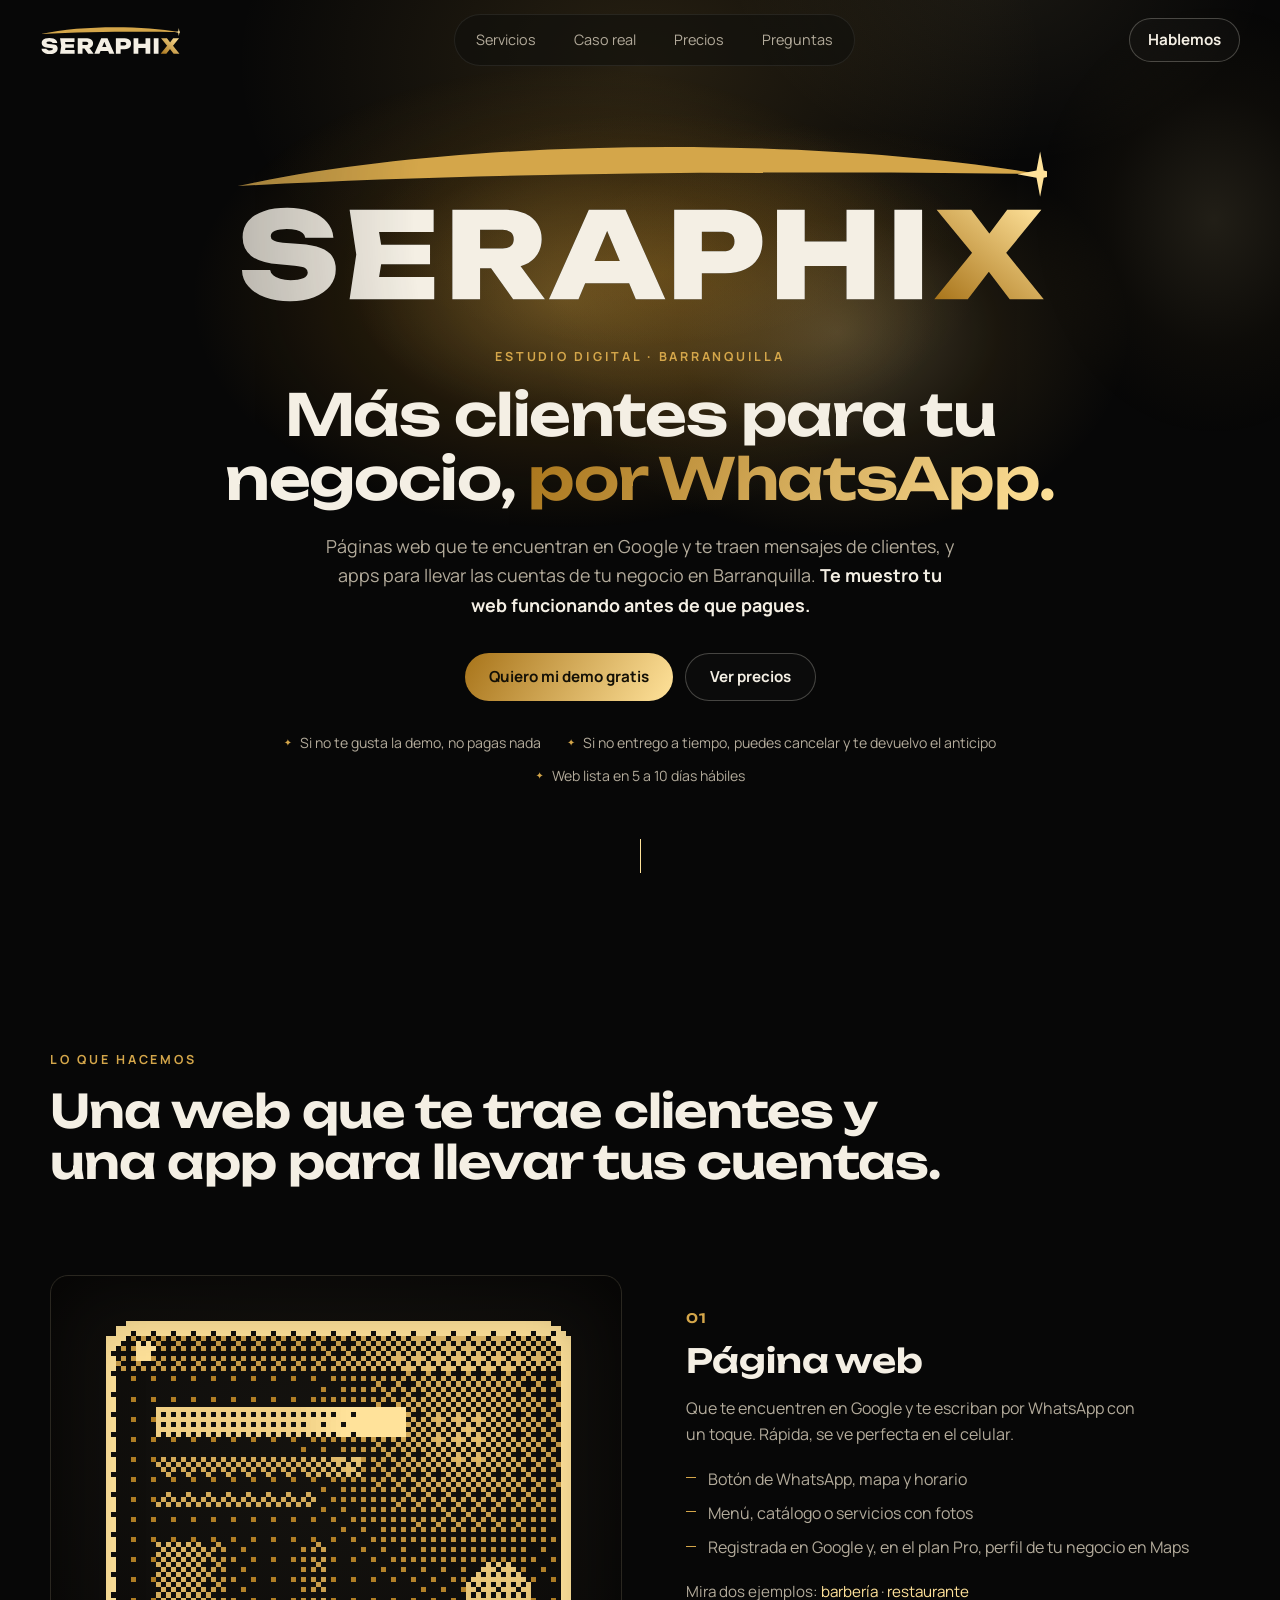
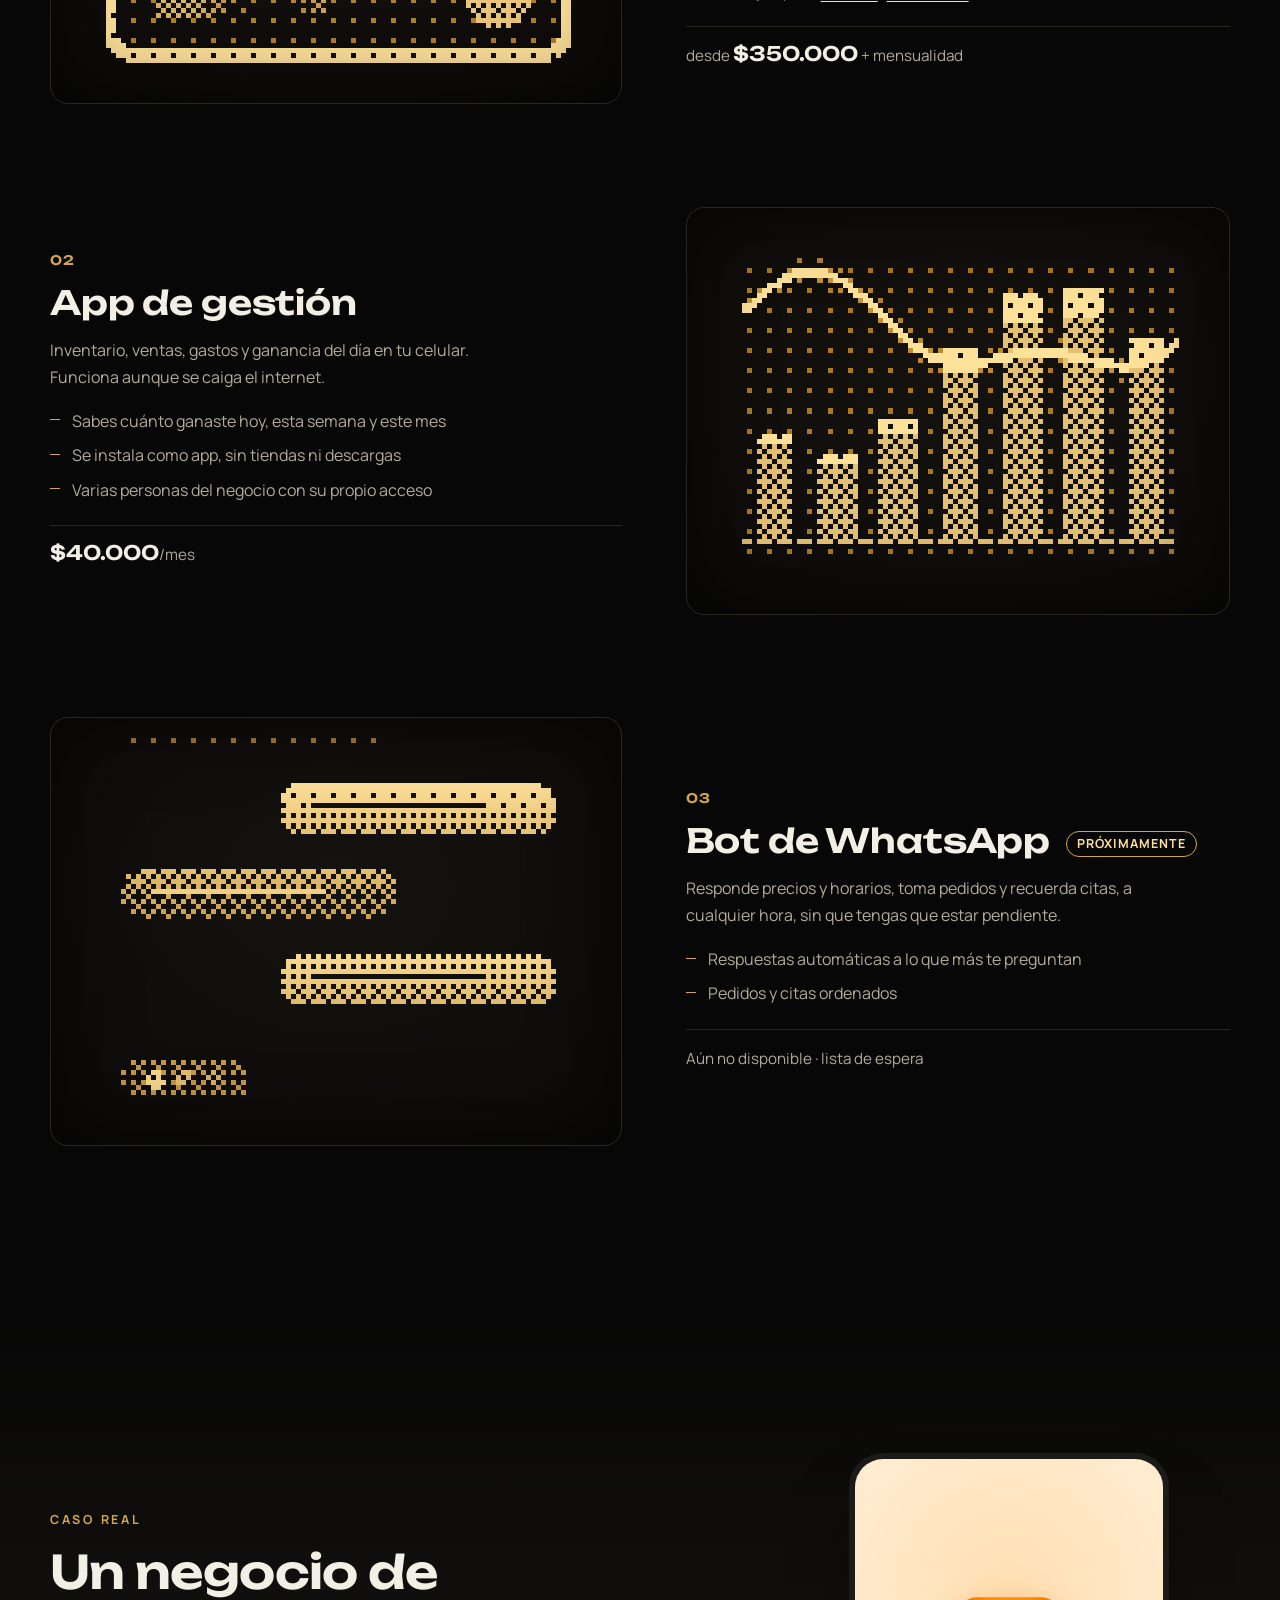
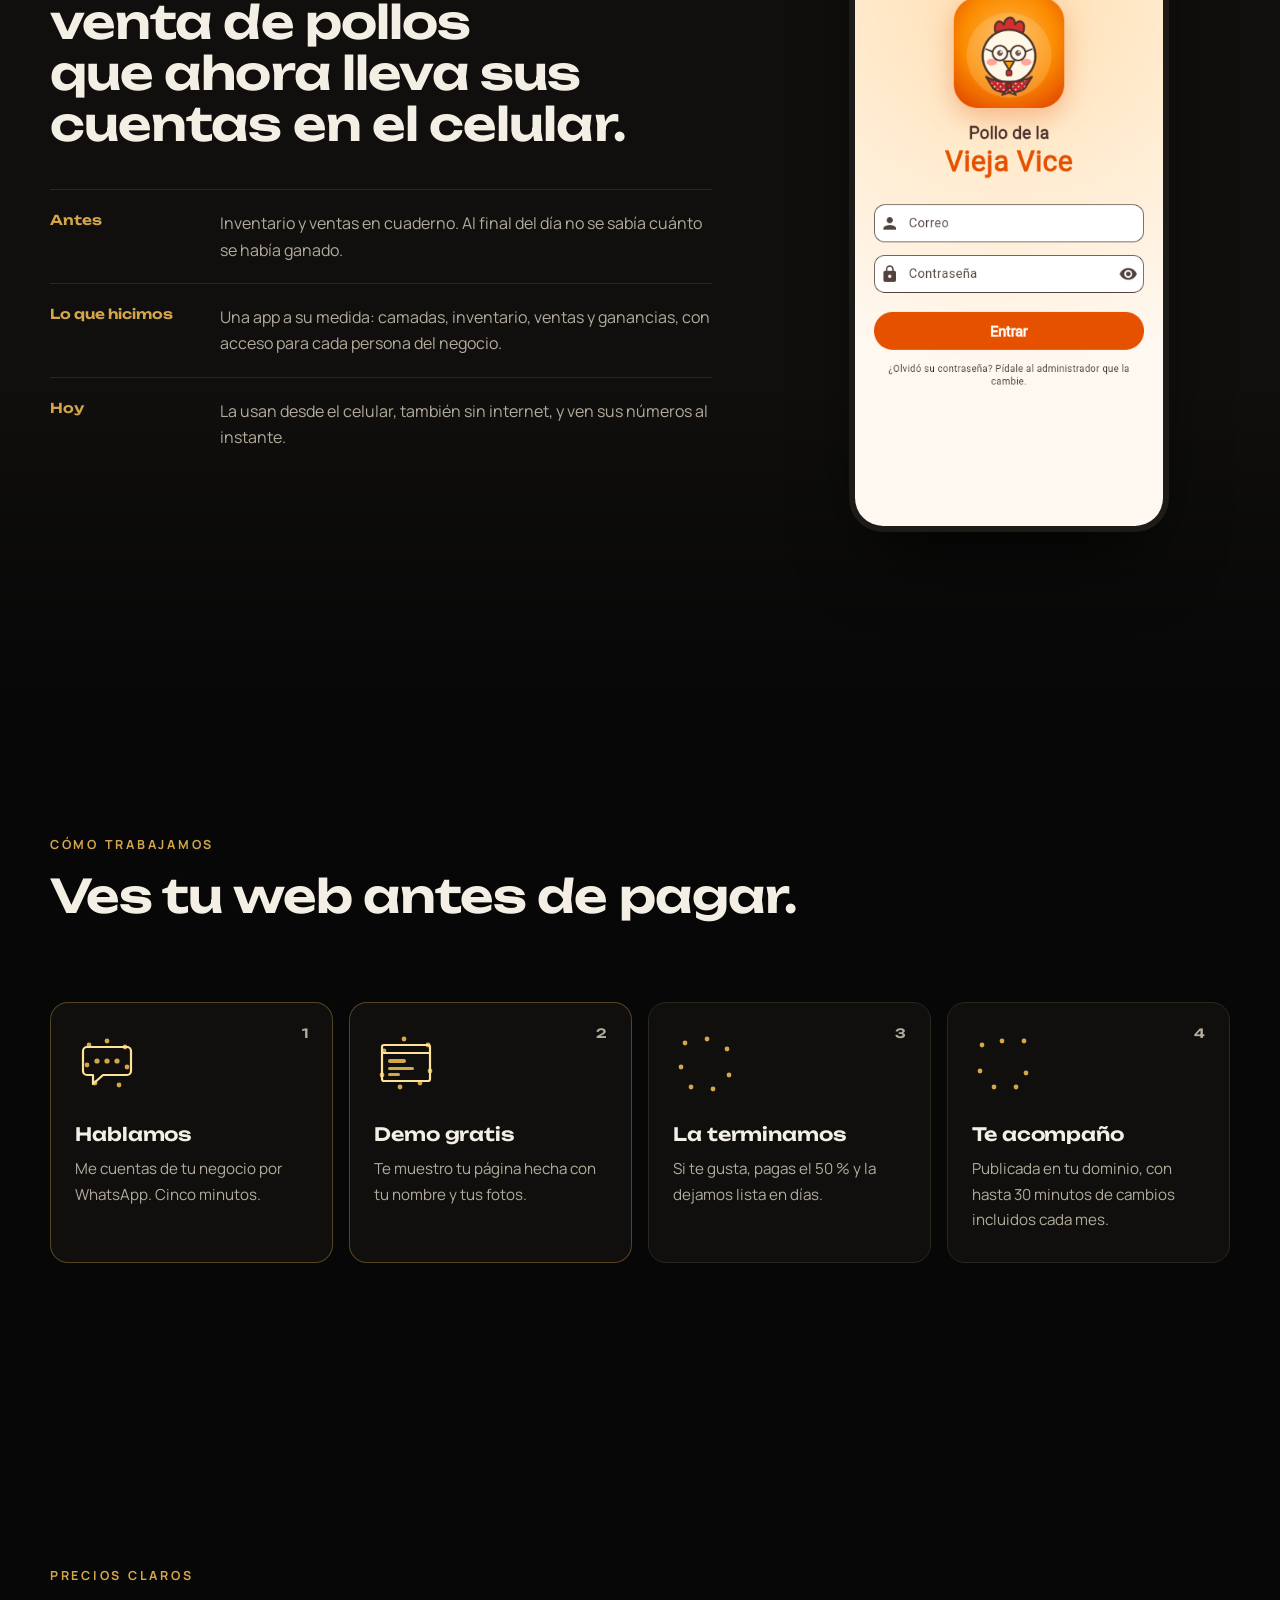
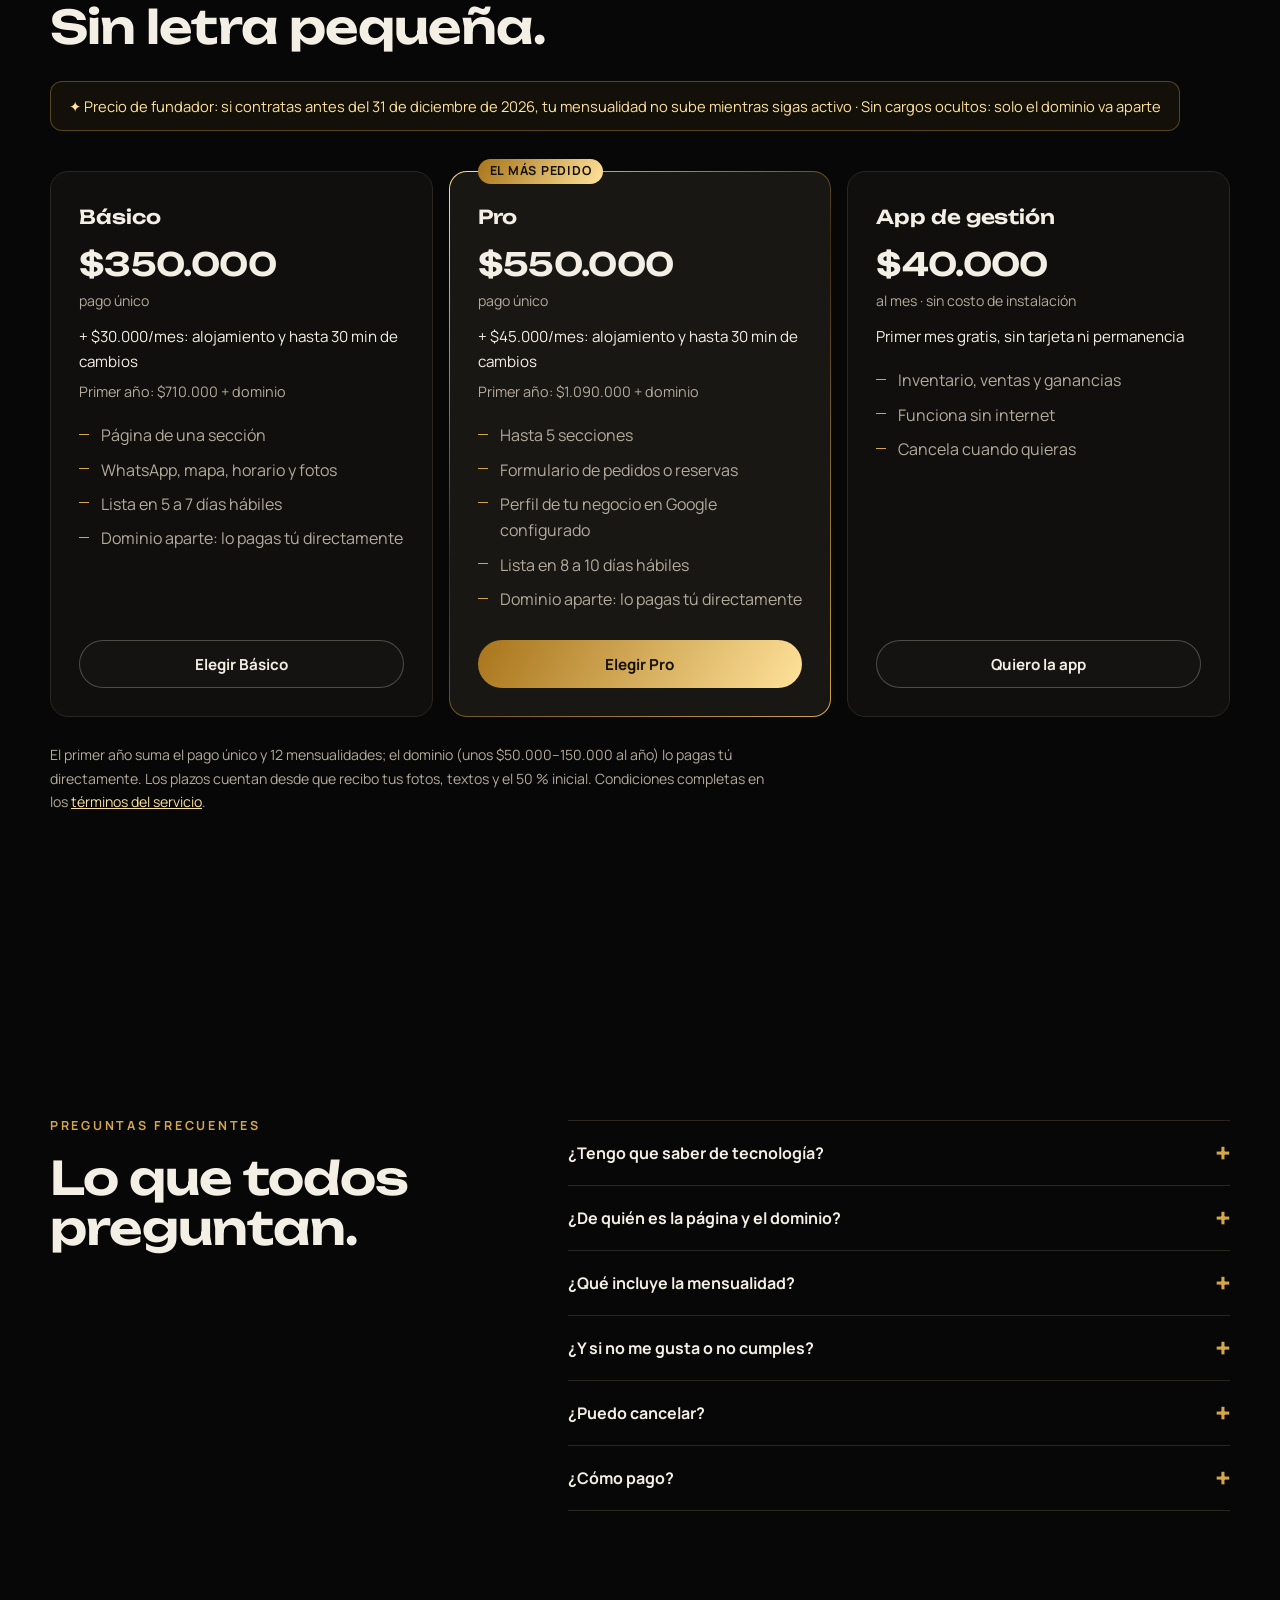
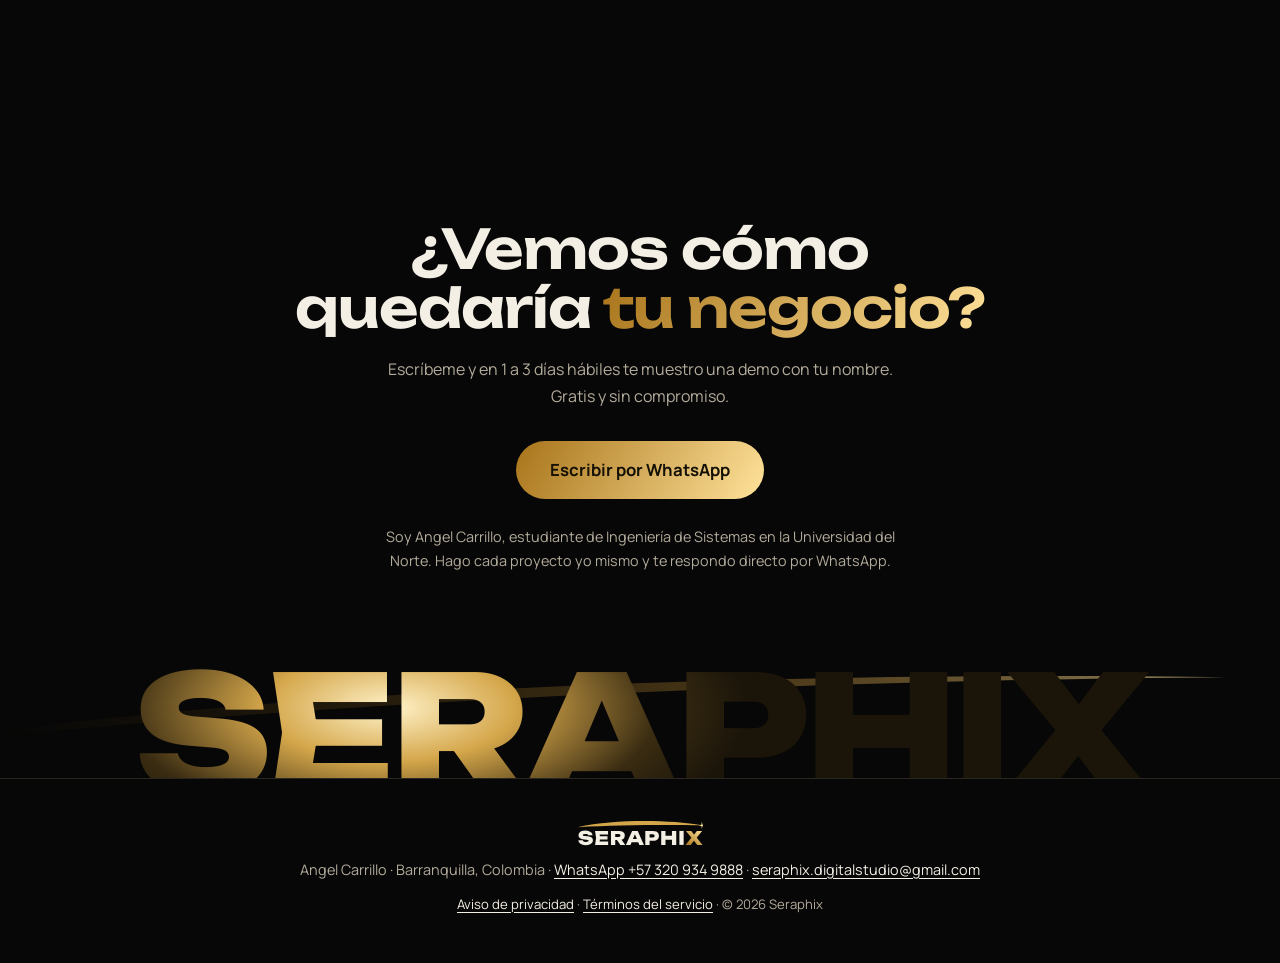
==== commit 462ba007: "Usar el revelado por luz con resplandor de oro como animación del inicio en /v2" ====
--- a/v2/index.html
+++ b/v2/index.html
@@ -45,12 +45,16 @@
   </header>
 
   <main id="contenido">
-    <!-- HERO: el logo se arma con partículas (canvas). Sin JS o con movimiento reducido se ve el logo quieto. -->
+    <!-- HERO: un haz de luz enciende el logo en oro y detrás queda un resplandor que respira (CSS + un poco de JS).
+         Sin JS o con movimiento reducido se ve el logo encendido y el resplandor quieto. -->
     <section class="hero" aria-labelledby="t-hero">
       <div class="hero__luz" aria-hidden="true"></div>
       <div class="hero__marca" aria-hidden="true">
-        <canvas id="particulas" class="hero__lienzo"></canvas>
+        <div class="hero__aura"><span class="mancha m1"></span><span class="mancha m2"></span><span class="mancha m3"></span></div>
+        <img class="hero__logo-base" src="../assets/logo.svg" alt="" width="1200" height="254">
         <img class="hero__logo-quieto" src="../assets/logo.svg" alt="" width="1200" height="254">
+        <img class="hero__logo-brillo" src="../assets/logo.svg" alt="" width="1200" height="254">
+        <span class="hero__haz"></span>
       </div>
       <div class="hero__contenido">
         <p class="eyebrow" data-entra="1">Estudio digital · Barranquilla</p>
@@ -295,7 +299,6 @@
   </a>
 
   <script src="../app.js" defer></script>
-  <script src="logo-trazos.js" defer></script>
   <script src="v2.js" defer></script>
 </body>
 </html>
--- a/v2/v2.css
+++ b/v2/v2.css
@@ -88,14 +88,25 @@
     radial-gradient(30% 35% at 78% 18%, rgba(255, 226, 154, .08), transparent 70%);
 }
 .hero__marca { position: relative; width: min(820px, 100%); aspect-ratio: 6845 / 1450; margin-bottom: clamp(24px, 4vw, 44px); }
-.hero__lienzo, .hero__logo-quieto { position: absolute; inset: 0; width: 100%; height: 100%; }
-.hero__logo-quieto { object-fit: contain; }
-.hero__logo-quieto { transition: opacity .4s ease; }
-.hero__lienzo { transition: opacity .4s ease; }
-/* Mientras las partículas se arman, el logo vectorial queda tenue; al asentarse hace crossfade a nítido */
-.js .hero__marca.activa .hero__logo-quieto { opacity: .15; }
-.js .hero__marca.activa.lista .hero__logo-quieto { opacity: 1; }
-.js .hero__marca.activa.lista .hero__lienzo { opacity: 0; }
+.hero__marca img { position: absolute; inset: 0; width: 100%; height: 100%; object-fit: contain; }
+/* Capas del revelado: base apagada, logo en oro (enmascarado por el haz) y brillo metálico final.
+   Sin JS solo se ve el logo en oro; el JS añade .revelando mientras dura la animación (~3,6 s). */
+.hero__logo-base { filter: brightness(.16) saturate(.4); opacity: 0; }
+.hero__logo-brillo { filter: brightness(0) invert(.96) sepia(.25); opacity: 0; }
+.hero__marca.revelando .hero__logo-base { opacity: 1; }
+.hero__haz {
+  position: absolute; z-index: 3; top: 50%; left: -20%; width: 46%; height: 260%; pointer-events: none; opacity: 0;
+  transform: translate(-50%, -50%);
+  background: radial-gradient(ellipse at center, rgba(255, 226, 154, .32), rgba(212, 166, 74, .10) 40%, transparent 68%);
+}
+/* Resplandor de oro que respira detrás del logo (solo transform, sin filtros) */
+.hero__aura { position: absolute; inset: -90% -15%; z-index: -1; pointer-events: none; opacity: .55; }
+.mancha { position: absolute; border-radius: 50%; }
+.m1 { width: 70%; aspect-ratio: 1.6; left: 8%; top: 18%; background: radial-gradient(closest-side, rgba(212, 166, 74, .42), rgba(168, 116, 26, .16) 55%, transparent); animation: deriva1 11s ease-in-out infinite alternate; }
+.m2 { width: 55%; aspect-ratio: 1.4; right: 4%; top: 30%; background: radial-gradient(closest-side, rgba(255, 226, 154, .26), rgba(212, 166, 74, .10) 55%, transparent); animation: deriva2 14s ease-in-out infinite alternate; }
+.m3 { width: 60%; aspect-ratio: 2; left: 22%; bottom: 6%; background: radial-gradient(closest-side, rgba(168, 116, 26, .30), transparent); animation: deriva1 17s ease-in-out infinite alternate-reverse; }
+@keyframes deriva1 { from { transform: translate(-6%, -4%) scale(1); } to { transform: translate(8%, 6%) scale(1.15); } }
+@keyframes deriva2 { from { transform: translate(5%, 4%) scale(1.1); } to { transform: translate(-8%, -6%) scale(.95); } }
 .hero__contenido { max-width: 860px; display: grid; justify-items: center; }
 .hero h1 { font-size: clamp(2rem, 4.6vw, 3.6rem); text-wrap: balance; }
 .hero__sub { margin-top: 22px; max-width: 640px; color: var(--niebla); font-size: clamp(1rem, 1.6vw, 1.12rem); text-wrap: pretty; }
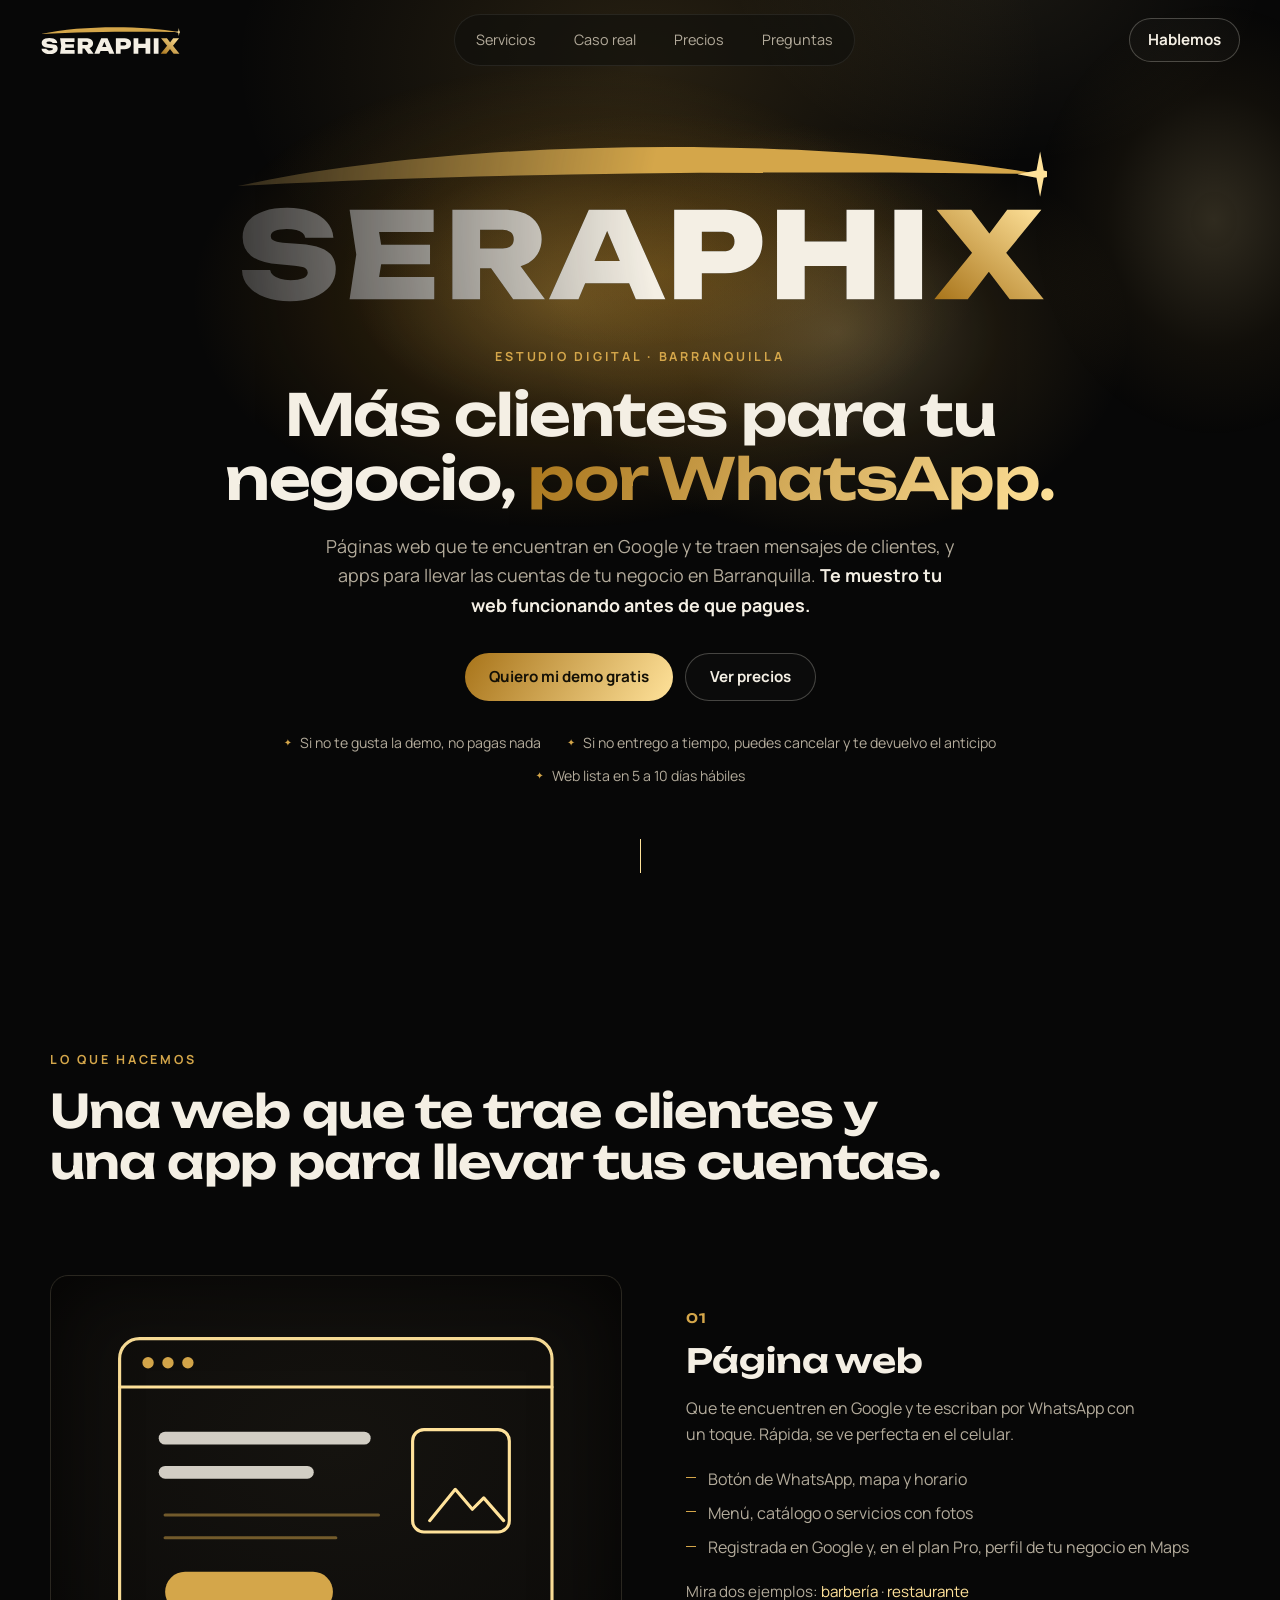
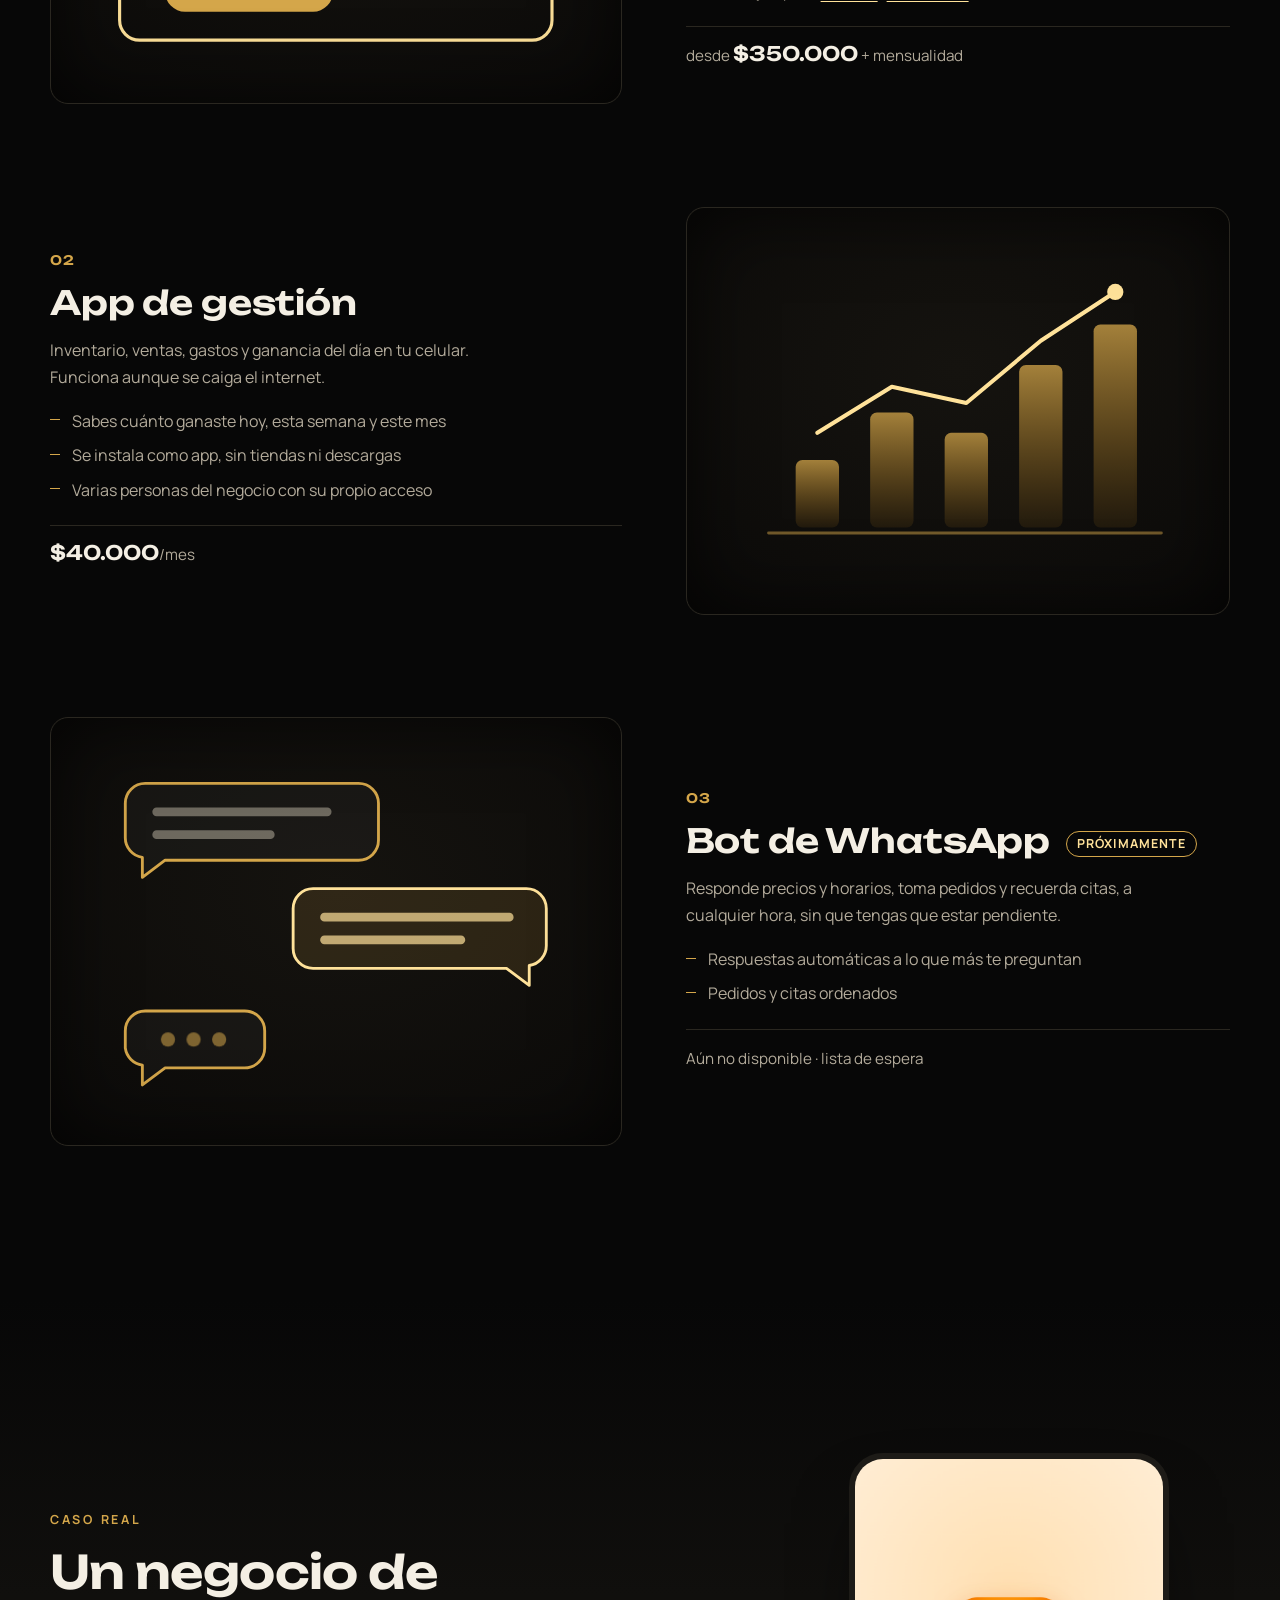
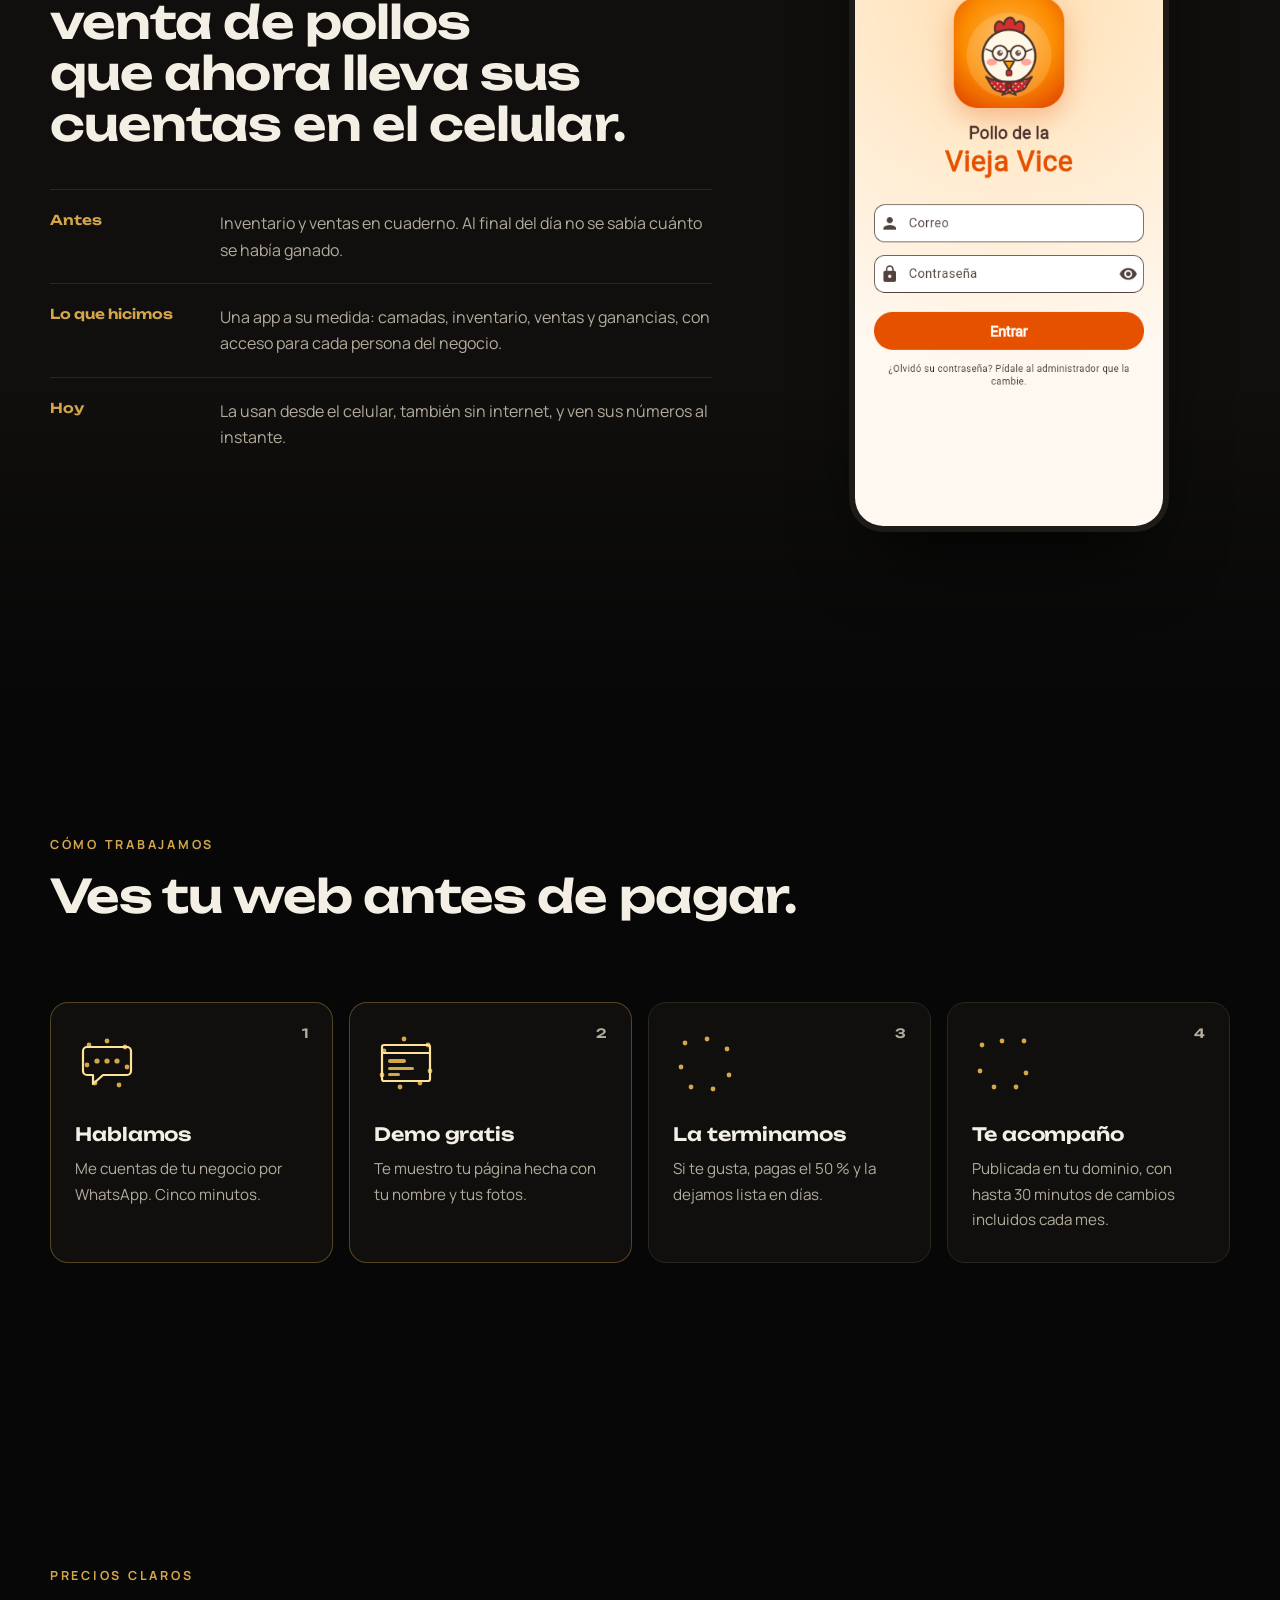
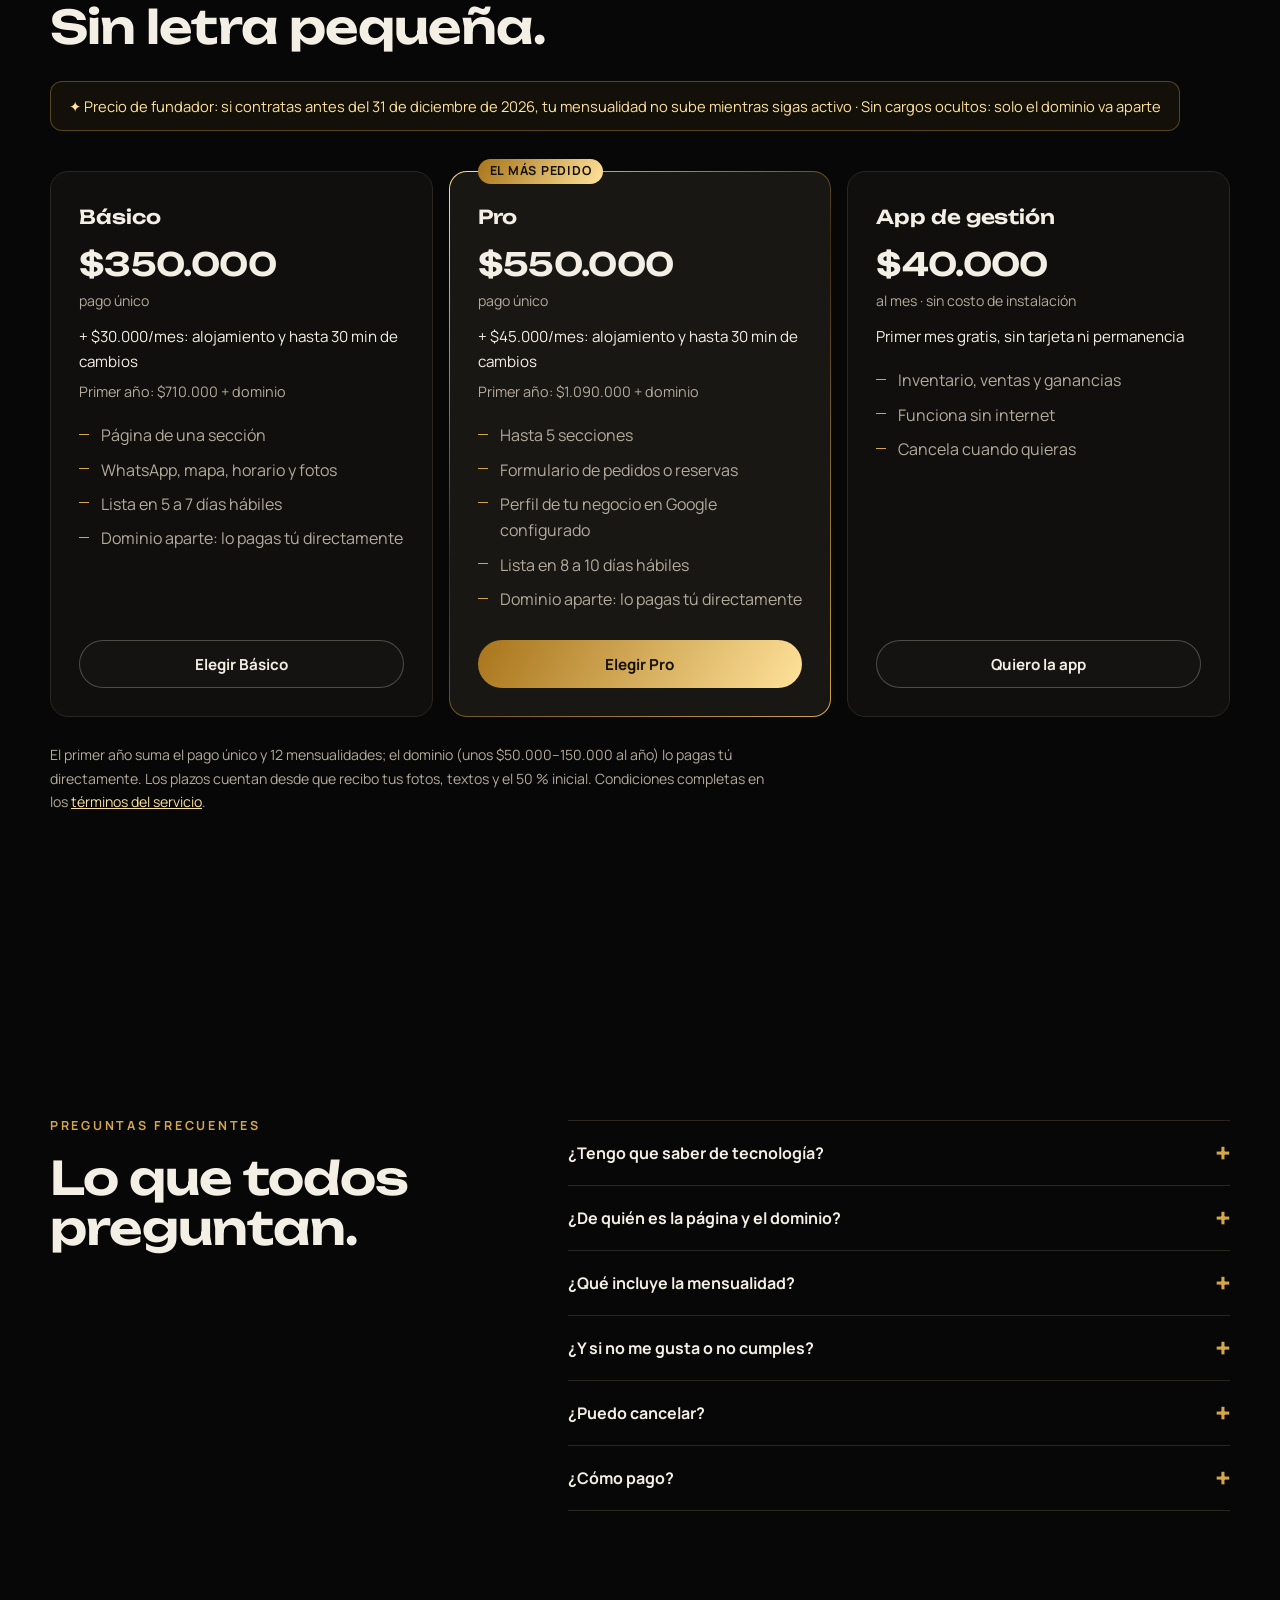
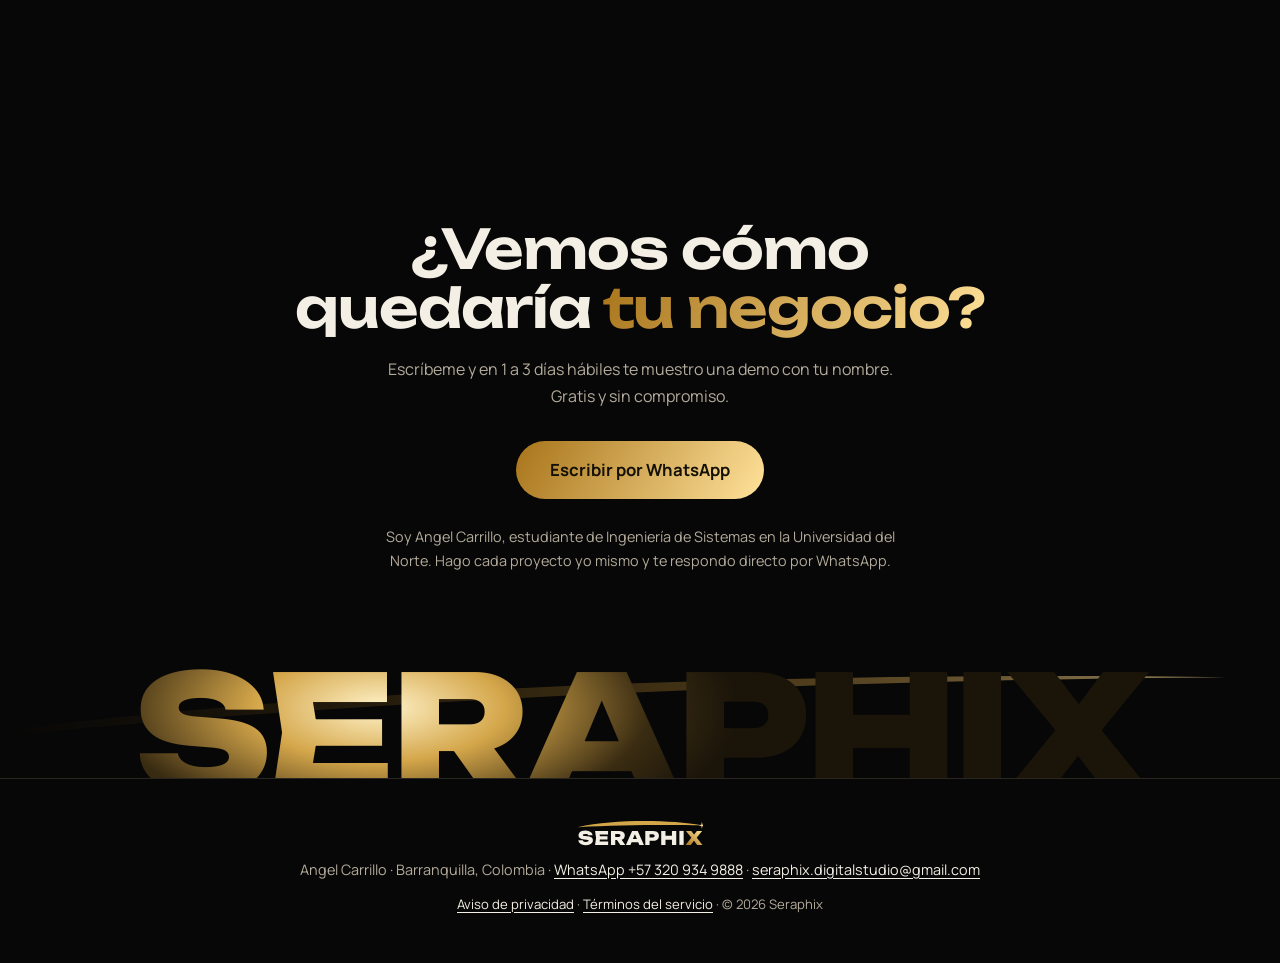
==== commit be7569c2: "Cambiar las animaciones de pixeles de los servicios por dibujos de líneas en oro en /v2" ====
--- a/v2/index.html
+++ b/v2/index.html
@@ -74,14 +74,31 @@
       <a class="hero__bajar" href="#servicios" aria-label="Bajar a los servicios"><span></span></a>
     </section>
 
-    <!-- SERVICIOS: cada uno con su propia animación de pixeles (canvas con trama ordenada). -->
+    <!-- SERVICIOS: cada uno con un dibujo de líneas en oro que se traza una sola vez al llegar a él (SVG + CSS). -->
     <section class="seccion" id="servicios" aria-labelledby="t-servicios">
       <div class="envoltura">
         <p class="eyebrow">Lo que hacemos</p>
         <h2 id="t-servicios">Una web que te trae clientes y una app para llevar tus cuentas.</h2>
         <ol class="servicios">
           <li class="servicio">
-            <div class="servicio__visual" aria-hidden="true"><canvas data-trama="web"></canvas></div>
+            <div class="servicio__visual" aria-hidden="true">
+              <svg class="dibujo" viewBox="0 0 400 300">
+                <defs>
+                  <linearGradient id="dg-luz" x1="0" x2="1"><stop offset="0" stop-color="#ffe29a" stop-opacity="0"/><stop offset=".5" stop-color="#ffe29a" stop-opacity=".32"/><stop offset="1" stop-color="#ffe29a" stop-opacity="0"/></linearGradient>
+                  <clipPath id="dg-ventana"><rect x="48" y="44" width="304" height="212" rx="14"/></clipPath>
+                </defs>
+                <path class="d-trazo" pathLength="1" d="M62 44h276a14 14 0 0 1 14 14v184a14 14 0 0 1-14 14H62a14 14 0 0 1-14-14V58a14 14 0 0 1 14-14Z"/>
+                <path class="d-trazo" style="--r:.5s" pathLength="1" d="M48 78h304"/>
+                <g class="d-aparece d-oro" style="--r:.8s"><circle cx="68" cy="61" r="4"/><circle cx="82" cy="61" r="4"/><circle cx="96" cy="61" r="4"/></g>
+                <path class="d-trazo d-grueso" style="--r:.9s" pathLength="1" d="M80 114h140"/>
+                <path class="d-trazo d-grueso" style="--r:1.05s" pathLength="1" d="M80 138h100"/>
+                <path class="d-trazo d-tenue" style="--r:1.2s" pathLength="1" d="M80 168h150"/>
+                <path class="d-trazo d-tenue" style="--r:1.3s" pathLength="1" d="M80 184h120"/>
+                <path class="d-trazo" style="--r:1s" pathLength="1" d="M262 108h52a8 8 0 0 1 8 8v56a8 8 0 0 1-8 8h-52a8 8 0 0 1-8-8v-56a8 8 0 0 1 8-8Zm4 64 18-22 12 14 8-8 14 16"/>
+                <rect class="d-aparece d-oro" style="--r:1.5s" x="80" y="208" width="118" height="28" rx="14"/>
+                <rect class="d-luz" x="-140" y="44" width="140" height="212" fill="url(#dg-luz)" clip-path="url(#dg-ventana)"/>
+              </svg>
+            </div>
             <div class="servicio__texto">
               <span class="servicio__num" aria-hidden="true">01</span>
               <h3>Página web</h3>
@@ -97,7 +114,20 @@
             </div>
           </li>
           <li class="servicio">
-            <div class="servicio__visual" aria-hidden="true"><canvas data-trama="app"></canvas></div>
+            <div class="servicio__visual" aria-hidden="true">
+              <svg class="dibujo" viewBox="0 0 400 300">
+                <defs><linearGradient id="dg-barra" x1="0" y1="0" x2="0" y2="1"><stop offset="0" stop-color="#d4a64a" stop-opacity=".75"/><stop offset="1" stop-color="#a8741a" stop-opacity=".12"/></linearGradient></defs>
+                <path class="d-trazo d-tenue" pathLength="1" d="M60 240h290"/>
+                <rect class="d-barra" style="--r:.3s" x="80" y="186" width="32" height="50" rx="5" fill="url(#dg-barra)"/>
+                <rect class="d-barra" style="--r:.42s" x="135" y="151" width="32" height="85" rx="5" fill="url(#dg-barra)"/>
+                <rect class="d-barra" style="--r:.54s" x="190" y="166" width="32" height="70" rx="5" fill="url(#dg-barra)"/>
+                <rect class="d-barra" style="--r:.66s" x="245" y="116" width="32" height="120" rx="5" fill="url(#dg-barra)"/>
+                <rect class="d-barra" style="--r:.78s" x="300" y="86" width="32" height="150" rx="5" fill="url(#dg-barra)"/>
+                <path class="d-trazo d-linea" style="--r:1.1s" pathLength="1" d="M96 166 151 132 206 144 261 98 316 62"/>
+                <circle class="d-aparece d-claro" style="--r:2s" cx="316" cy="62" r="6"/>
+                <circle class="d-anillo" cx="316" cy="62" r="6"/>
+              </svg>
+            </div>
             <div class="servicio__texto">
               <span class="servicio__num" aria-hidden="true">02</span>
               <h3>App de gestión</h3>
@@ -111,7 +141,22 @@
             </div>
           </li>
           <li class="servicio">
-            <div class="servicio__visual" aria-hidden="true"><canvas data-trama="bot"></canvas></div>
+            <div class="servicio__visual" aria-hidden="true">
+              <svg class="dibujo" viewBox="0 0 400 300">
+                <g class="d-aparece" style="--r:.2s">
+                  <path class="d-burbuja" d="M66 46h150a14 14 0 0 1 14 14v26a14 14 0 0 1-14 14H80l-16 12V98a14 14 0 0 1-12-14V60a14 14 0 0 1 14-14Z"/>
+                  <path class="d-linea-txt" d="M74 66h120M74 82h80"/>
+                </g>
+                <g class="d-aparece" style="--r:.9s">
+                  <path class="d-burbuja d-burbuja--oro" d="M184 120h150a14 14 0 0 1 14 14v26a14 14 0 0 1-12 14v14l-16-12H184a14 14 0 0 1-14-14v-28a14 14 0 0 1 14-14Z"/>
+                  <path class="d-linea-txt d-linea-txt--oro" d="M192 140h130M192 156h96"/>
+                </g>
+                <g class="d-aparece" style="--r:1.6s">
+                  <path class="d-burbuja" d="M66 206h70a14 14 0 0 1 14 14v12a14 14 0 0 1-14 14H80l-16 12v-14a14 14 0 0 1-12-12v-12a14 14 0 0 1 14-14Z"/>
+                  <g class="d-escribe d-oro"><circle cx="82" cy="226" r="5"/><circle cx="100" cy="226" r="5"/><circle cx="118" cy="226" r="5"/></g>
+                </g>
+              </svg>
+            </div>
             <div class="servicio__texto">
               <span class="servicio__num" aria-hidden="true">03</span>
               <h3>Bot de WhatsApp <span class="etiqueta">Próximamente</span></h3>
--- a/v2/v2.css
+++ b/v2/v2.css
@@ -145,7 +145,35 @@
 }
 .servicio__visual::after { content: ""; position: absolute; inset: 0; border-radius: inherit; pointer-events: none;
   box-shadow: inset 0 0 80px rgba(0, 0, 0, .7); }
-.servicio__visual canvas { width: 100%; height: 100%; display: block; image-rendering: pixelated; }
+/* Dibujos de líneas en oro: se trazan una vez al llegar (.dibujado); sin JS se ven completos */
+.dibujo { width: 100%; height: 100%; display: block; overflow: visible; }
+.d-trazo { fill: none; stroke: var(--oro-claro); stroke-width: 2.2; stroke-linecap: round; stroke-linejoin: round;
+  stroke-dasharray: 1 1.01; stroke-dashoffset: 1.01; transition: stroke-dashoffset 1.2s var(--suave) var(--r, 0s); }
+.d-tenue { stroke: var(--oro); opacity: .5; }
+.d-grueso { stroke: var(--hueso); stroke-width: 9; opacity: .85; }
+.d-linea { stroke-width: 3; transition-duration: 1.4s; }
+.d-oro, .d-oro circle { fill: var(--oro); }
+.d-claro { fill: var(--oro-claro); }
+.d-aparece { opacity: 0; transform: translateY(10px) scale(.92); transform-box: fill-box; transform-origin: center;
+  transition: opacity .5s ease var(--r, 0s), transform .7s var(--suave) var(--r, 0s); }
+.d-barra { transform: scaleY(0); transform-box: fill-box; transform-origin: 50% 100%; transition: transform .9s var(--suave) var(--r, 0s); }
+.d-anillo { fill: none; stroke: var(--oro-claro); stroke-width: 2; opacity: 0; transform-box: fill-box; transform-origin: center; }
+.d-burbuja { fill: rgba(244, 239, 228, .03); stroke: var(--oro); stroke-width: 2; stroke-linejoin: round; }
+.d-burbuja--oro { fill: rgba(212, 166, 74, .14); stroke: var(--oro-claro); }
+.d-linea-txt { fill: none; stroke: var(--niebla); stroke-width: 6; stroke-linecap: round; opacity: .55; }
+.d-linea-txt--oro { stroke: var(--oro-claro); opacity: .7; }
+.d-escribe circle { transform-box: fill-box; transform-origin: center; }
+.dibujado .d-trazo, html:not(.js) .d-trazo { stroke-dashoffset: 0; }
+.dibujado .d-aparece, html:not(.js) .d-aparece { opacity: 1; transform: none; }
+.dibujado .d-barra, html:not(.js) .d-barra { transform: none; }
+.dibujado .d-luz { animation: barrido 1.6s var(--suave) 1.8s both; }
+.dibujado .d-anillo { animation: anillo 1.4s ease-out 2.2s 2 both; }
+.dibujado .d-escribe circle { animation: salta .8s ease-in-out 2s 3 both; }
+.dibujado .d-escribe circle:nth-child(2) { animation-delay: 2.15s; }
+.dibujado .d-escribe circle:nth-child(3) { animation-delay: 2.3s; }
+@keyframes barrido { from { transform: translateX(0); } to { transform: translateX(560px); } }
+@keyframes anillo { from { opacity: .8; transform: scale(1); } to { opacity: 0; transform: scale(3.2); } }
+@keyframes salta { 0%, 100% { transform: none; opacity: .55; } 40% { transform: translateY(-6px); opacity: 1; } }
 .servicio__num { display: block; font: 600 .82rem/1 var(--f-display); color: var(--oro); letter-spacing: .1em; margin-bottom: 16px; }
 .servicio h3 { font-size: clamp(1.5rem, 2.6vw, 2.1rem); }
 .servicio__texto > p:not(.servicio__precio):not(.servicio__ejemplos) { margin-top: 14px; color: var(--niebla); max-width: 46ch; }
@@ -287,6 +315,8 @@
     background: var(--noche-2); overflow: hidden; }
   .servicio__texto { display: contents; }
   .servicio__visual { grid-area: 1 / 1; aspect-ratio: 5 / 4; border: 0; border-radius: 0; }
+  /* El dibujo arriba y más pequeño, para que no quede debajo del título que va encima */
+  .servicio__visual .dibujo { height: 66%; margin-top: 9%; }
   .servicio__visual::before { content: ""; position: absolute; inset: 45% 0 0; z-index: 1; pointer-events: none;
     background: linear-gradient(transparent, rgba(16, 15, 13, .96)); }
   .servicio__num { grid-area: 1 / 1; align-self: start; justify-self: start; z-index: 2; margin: 16px; padding: 7px 10px;
